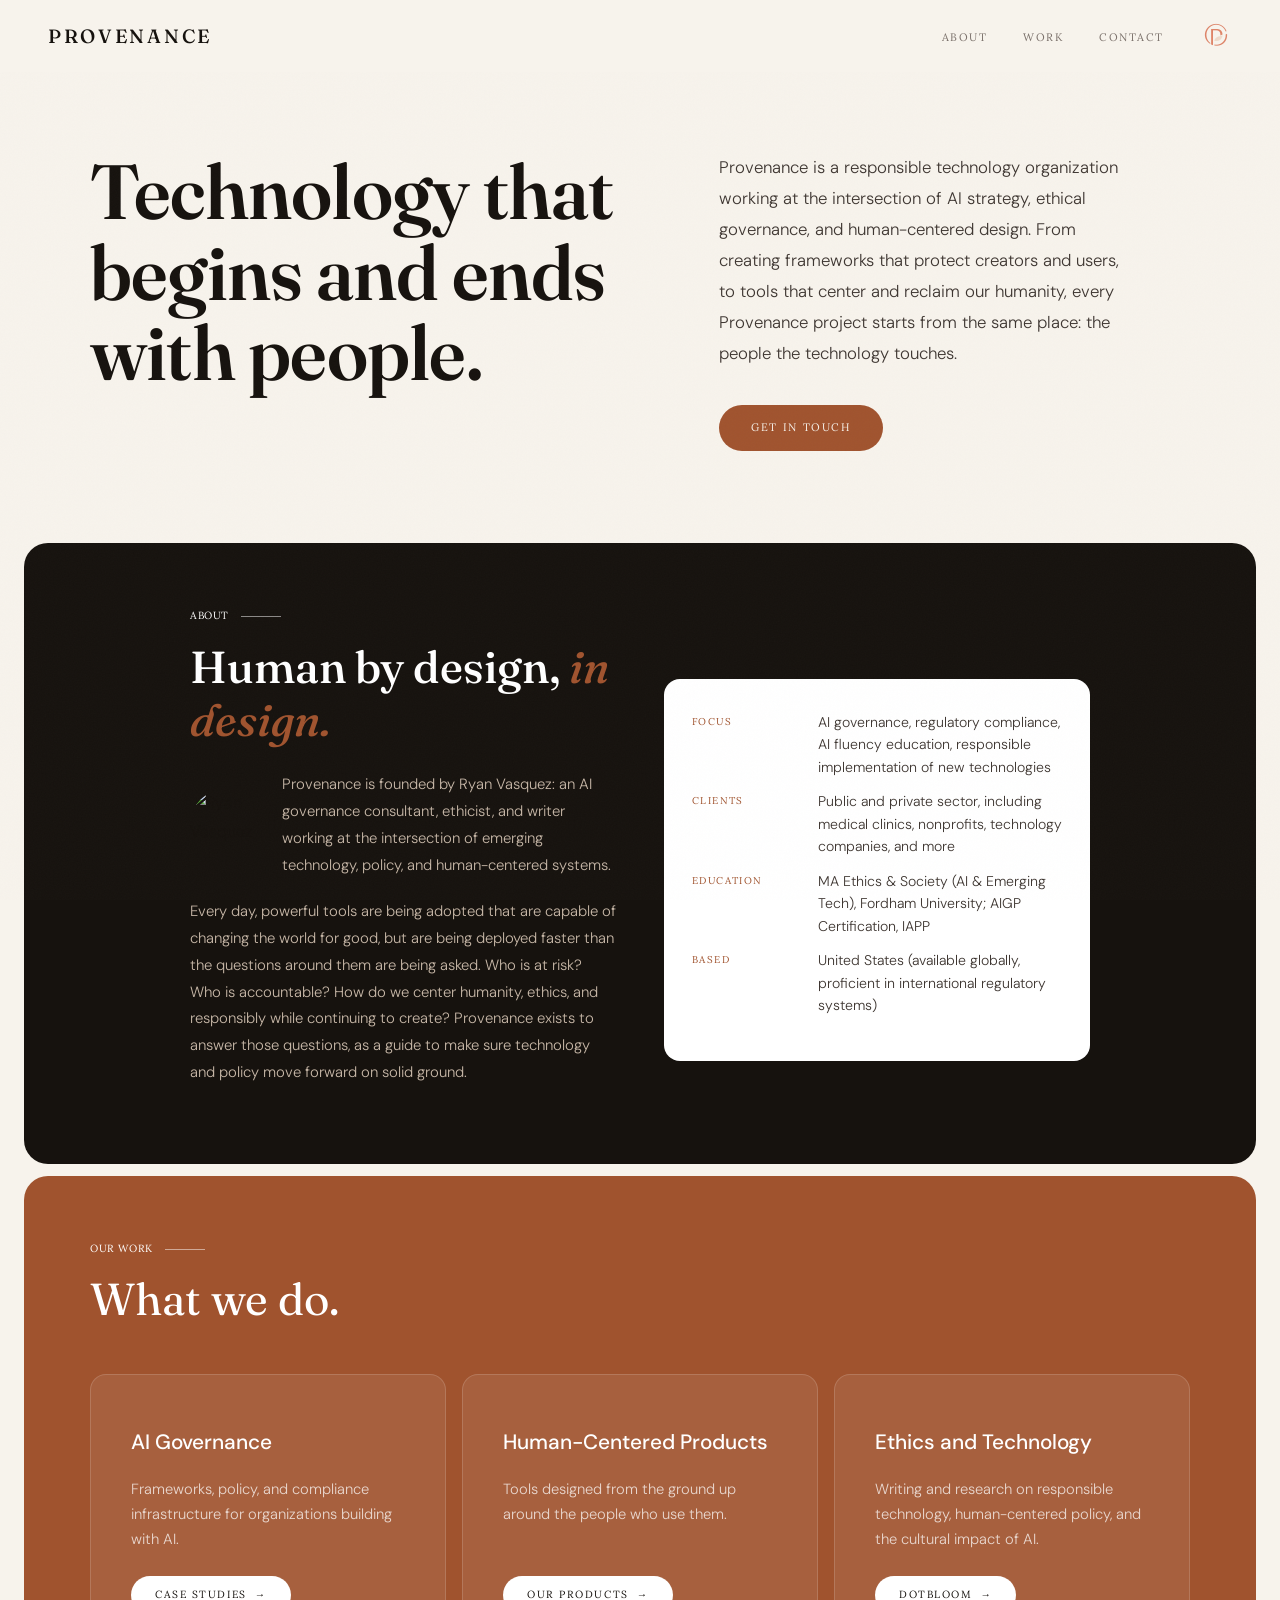
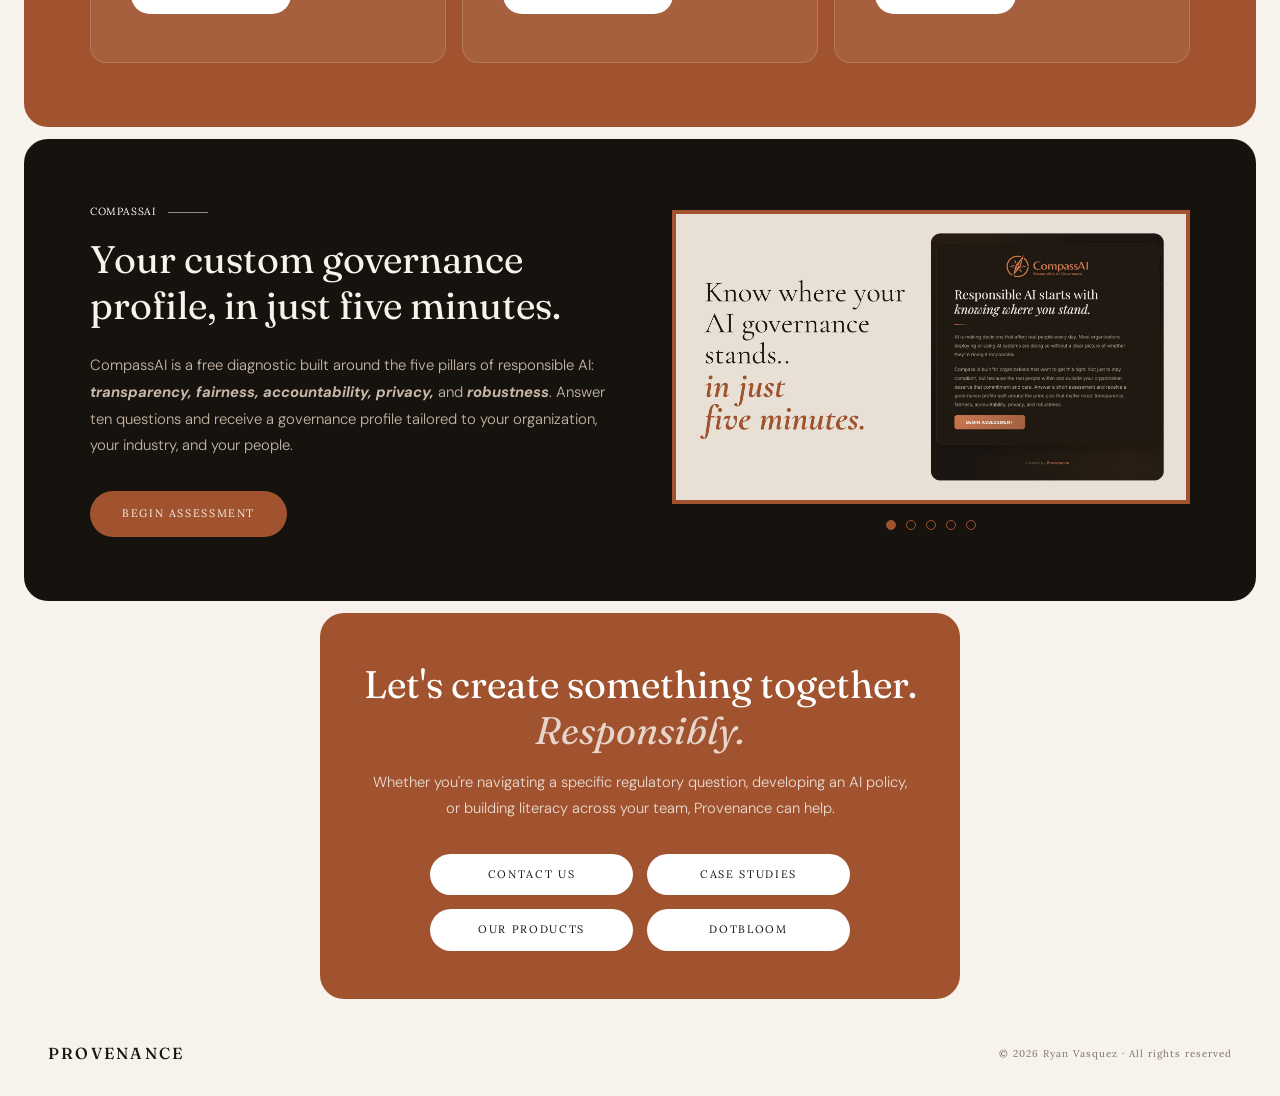
==== index.html @ 9f66d49f "update copy" ====
<!DOCTYPE html>
<html lang="en">
<head>
  <meta charset="UTF-8" />
  <meta name="viewport" content="width=device-width, initial-scale=1.0" />
  <title>Provenance - AI Governance & Ethics</title>
  <meta property="og:title" content="Provenance — AI Governance & Ethics Consulting" />
  <meta property="og:description" content="AI governance frameworks, privacy policy, and responsible AI education for organizations navigating an evolving technological and regulatory landscape." />
  <meta property="og:image" content="https://withprovenance.org/og-image.png" />
  <meta property="og:url" content="https://withprovenance.org" />
  <meta property="og:type" content="website" />
  <link rel="icon" type="image/png" href="/favicon.png" />
  <link rel="stylesheet" href="/styles.css" />
  <style>
    /* ── Layout ── */
    section {
      padding: 80px 48px;
      margin-bottom: 12px;
      background: transparent;
    }
    .container      { max-width: 900px;  margin: 0 auto; }
    .container-wide { max-width: 1100px; margin: 0 auto; }

    /* ── Card ── */
    .section-card {
      background: var(--ink);
      border-radius: 24px;
      margin: 0 24px;
      padding: 64px 56px;
    }

    .section-card--orange {
      background: #a0532e;
    }

    /* ── Hero ── */
    #hero {
      min-height: auto;
      display: flex;
      align-items: center;
      padding: 80px 48px;
      position: relative;
    }

    .hero-grid {
      display: grid;
      grid-template-columns: 1.2fr 1fr;
      gap: 64px;
      align-items: flex-start;
    }

    .hero-headline {
      font-family: 'Fraunces', serif;
      font-weight: 600;
      font-size: clamp(3.2rem, 6vw, 5.5rem);
      line-height: 1.05;
      letter-spacing: -0.01em;
      color: var(--ink);
    }

    .hero-body {
      font-family: 'DM Sans', sans-serif;
      font-weight: 300;
      font-size: 1.05rem;
      color: var(--ink-mid);
      max-width: 420px;
      margin-bottom: 36px;
      line-height: 1.85;
    }

    .hero-cta-group {
      display: flex;
      gap: 16px;
      flex-wrap: wrap;
    }

    /* ── About (dark card) ── */
    #about {
      padding: 0;
    }

    .about-card .section-label {
      color: #ffffff;
    }
    .about-card .section-label::after {
      background: rgba(255,255,255,0.5);
    }

    .about-grid {
      display: grid;
      grid-template-columns: 1fr 1fr;
      gap: 48px;
      align-items: center;
    }

    .about-intro {
      display: flex;
      gap: 20px;
      align-items: center;
    }

    .about-headshot {
      width: 72px;
      height: 72px;
      border-radius: 50%;
      overflow: hidden;
      flex-shrink: 0;
    }

    .about-headshot img {
      width: 100%;
      height: 100%;
      display: block;
      object-fit: cover;
      object-position: center top;
    }

    .about-headline {
      font-family: 'Fraunces', serif;
      font-weight: 500;
      font-size: clamp(2rem, 3.5vw, 2.8rem);
      line-height: 1.2;
      margin-bottom: 24px;
      color: #ffffff;
    }

    .about-headline em {
      font-style: italic;
      color: var(--accent-warm);
    }

    .about-body {
      font-family: 'DM Sans', sans-serif;
      font-weight: 300;
      font-size: 0.93rem;
      color: #c8b8a8;
      line-height: 1.8;
      margin-bottom: 14px;
    }

    .about-details {
      margin-top: 0;
      padding: 32px 28px;
      background: #ffffff;
      border: none;
      border-radius: 16px;
    }

    .detail-item {
      display: flex;
      gap: 16px;
      margin-bottom: 12px;
    }

    .detail-label {
      font-family: 'Lora', serif;
      font-size: 0.62rem;
      letter-spacing: 0.14em;
      text-transform: uppercase;
      color: var(--accent-warm);
      min-width: 110px;
      padding-top: 2px;
    }

    .detail-value {
      font-family: 'DM Sans', sans-serif;
      font-weight: 300;
      font-size: 0.88rem;
      color: var(--ink-mid);
      line-height: 1.6;
    }

    /* ── Work (orange card) ── */
    #work {
      padding: 0;
    }

    .work-card-wrapper .section-label {
      color: #ffffff;
    }
    .work-card-wrapper .section-label::after {
      background: rgba(255,255,255,0.5);
    }

    .work-headline {
      font-family: 'Fraunces', serif;
      font-weight: 400;
      font-size: clamp(2rem, 3.5vw, 2.8rem);
      line-height: 1.2;
      margin-bottom: 48px;
      color: #ffffff;
    }

    .work-grid {
      display: grid;
      grid-template-columns: repeat(3, 1fr);
      gap: 16px;
    }

    .work-card {
      background: rgba(255,255,255,0.08);
      border: 1px solid rgba(255,255,255,0.15);
      border-radius: 16px;
      padding: 48px 40px;
      display: flex;
      flex-direction: column;
    }

    .work-card-title {
      font-family: 'DM Sans', sans-serif;
      font-weight: 500;
      font-size: 1.3rem;
      color: #ffffff;
      margin-bottom: 16px;
    }

    .work-card-body {
      font-family: 'DM Sans', sans-serif;
      font-weight: 300;
      font-size: 0.92rem;
      color: rgba(255,255,255,0.75);
      line-height: 1.7;
      margin-bottom: 24px;
    }

    .work-card-link {
      margin-top: auto;
      align-self: flex-start;
      display: inline-flex;
      align-items: center;
      gap: 8px;
      font-family: 'Lora', serif;
      font-size: 0.65rem;
      letter-spacing: 0.15em;
      text-transform: uppercase;
      color: var(--ink);
      background: #ffffff;
      border: none;
      padding: 10px 24px;
      border-radius: 999px;
      text-decoration: none;
      transition: gap 0.2s, transform 0.2s, background 0.2s;
    }
    .work-card-link:hover { gap: 14px; transform: translateY(-2px); background: var(--cream); color: var(--ink); }
    .work-card-link::after { content: '\2192'; }

    /* ── CompassAI (dark card) ── */
    #compassai {
      padding: 0;
    }

    .compassai-card .section-label {
      color: #ffffff;
    }
    .compassai-card .section-label::after {
      background: rgba(255,255,255,0.5);
    }

    .compassai-grid {
      display: grid;
      grid-template-columns: 1fr 1fr;
      gap: 64px;
      align-items: center;
    }

    .compassai-headline {
      font-family: 'Fraunces', serif;
      font-weight: 400;
      font-size: clamp(1.8rem, 3vw, 2.6rem);
      line-height: 1.2;
      color: var(--cream);
      margin-bottom: 24px;
    }

    .compassai-body {
      font-family: 'DM Sans', sans-serif;
      font-weight: 300;
      font-size: 0.93rem;
      color: #c8b8a8;
      line-height: 1.8;
      margin-bottom: 32px;
    }

    .compassai-slider {
      position: relative;
      overflow: hidden;
      border: 4px solid var(--accent-warm);
      margin-bottom: 16px;
      width: 100%;
    }

    .compassai-slider-track {
      display: flex;
      transition: transform 0.5s ease;
      width: 500%;
    }

    .compassai-slide {
      width: 20%;
      flex: 0 0 20%;
    }

    .compassai-slide img {
      width: 100%;
      height: 100%;
      display: block;
      object-fit: cover;
    }

    .compassai-dots {
      display: flex;
      justify-content: center;
      gap: 10px;
      margin-bottom: 0;
    }

    .compassai-dot {
      width: 10px;
      height: 10px;
      border-radius: 50%;
      border: 1px solid var(--accent-warm);
      background: transparent;
      cursor: pointer;
      transition: background 0.2s;
      padding: 0;
    }

    .compassai-dot.active {
      background: var(--accent-warm);
    }

    .compassai-cta {
      display: inline-block;
      padding: 13px 32px;
      background: #a0532e;
      color: var(--cream);
      font-family: 'Lora', serif;
      font-size: 0.68rem;
      letter-spacing: 0.15em;
      text-transform: uppercase;
      text-decoration: none;
      border-radius: 999px;
    }

    /* ── Contact (burnt orange card) ── */
    #contact {
      padding: 0;
    }

    .contact-card {
      max-width: 640px;
      margin: 0 auto;
      padding: 48px 40px;
      border-radius: 24px;
      background: #a0532e;
      text-align: center;
    }

    .contact-card .section-label {
      color: rgba(255,255,255,0.6);
      justify-content: center;
    }
    .contact-card .section-label::after {
      display: none;
    }

    .contact-headline {
      font-family: 'Fraunces', serif;
      font-weight: 400;
      font-size: clamp(1.8rem, 3vw, 2.6rem);
      line-height: 1.2;
      margin-bottom: 16px;
      color: #ffffff;
    }

    .contact-headline-accent {
      font-family: 'Fraunces', serif;
      font-style: italic;
      color: rgba(255,255,255,0.75);
    }

    .contact-body {
      font-family: 'DM Sans', sans-serif;
      font-weight: 300;
      font-size: 0.92rem;
      color: rgba(255,255,255,0.8);
      line-height: 1.8;
      margin-bottom: 32px;
      max-width: 540px;
      margin-left: auto;
      margin-right: auto;
    }

    .contact-links {
      display: grid;
      grid-template-columns: 1fr 1fr;
      gap: 14px;
      max-width: 420px;
      margin: 0 auto;
    }

    .contact-pill {
      display: inline-flex;
      align-items: center;
      justify-content: center;
      background: #ffffff;
      color: var(--ink);
      border-radius: 999px;
      padding: 11px 22px;
      font-family: 'Lora', serif;
      font-size: 0.68rem;
      letter-spacing: 0.15em;
      text-transform: uppercase;
      text-decoration: none;
      transition: background 0.2s, transform 0.2s, box-shadow 0.2s;
    }
    .contact-pill:hover {
      background: var(--cream);
      transform: translateY(-2px);
      box-shadow: 0 4px 12px rgba(0,0,0,0.15);
    }

    /* ── Reveal animations ── */
    .reveal {
      opacity: 0;
      transform: translateY(28px);
      transition: opacity 0.8s cubic-bezier(0.16, 1, 0.3, 1),
                  transform 0.8s cubic-bezier(0.16, 1, 0.3, 1);
    }
    .reveal.visible {
      opacity: 1;
      transform: none;
    }

    /* Staggered children */
    .reveal-stagger > * {
      opacity: 0;
      transform: translateY(20px);
      transition: opacity 0.6s cubic-bezier(0.16, 1, 0.3, 1),
                  transform 0.6s cubic-bezier(0.16, 1, 0.3, 1);
    }
    .reveal-stagger.visible > * { opacity: 1; transform: none; }
    .reveal-stagger.visible > *:nth-child(1) { transition-delay: 0s; }
    .reveal-stagger.visible > *:nth-child(2) { transition-delay: 0.08s; }
    .reveal-stagger.visible > *:nth-child(3) { transition-delay: 0.16s; }
    .reveal-stagger.visible > *:nth-child(4) { transition-delay: 0.24s; }
    .reveal-stagger.visible > *:nth-child(5) { transition-delay: 0.32s; }

    /* Hero entrance */
    @keyframes heroFadeIn {
      from { opacity: 0; transform: translateY(24px); }
      to   { opacity: 1; transform: none; }
    }
    .hero-entrance > * {
      opacity: 0;
      animation: heroFadeIn 0.9s cubic-bezier(0.16, 1, 0.3, 1) forwards;
    }
    .hero-entrance > *:nth-child(1) { animation-delay: 0.1s; }
    .hero-entrance > *:nth-child(2) { animation-delay: 0.25s; }

    /* Button hover lift */
    .compassai-cta {
      transition: background 0.25s, transform 0.25s, box-shadow 0.25s;
    }
    .compassai-cta:hover {
      background: var(--accent-warm);
      transform: translateY(-2px);
      box-shadow: 0 4px 12px rgba(107,58,42,0.25);
    }


    /* Work card hover (desktop) */
    @media (min-width: 769px) {
      .work-card {
        transition: transform 0.3s cubic-bezier(0.16, 1, 0.3, 1),
                    background 0.3s, border-color 0.3s;
      }
      .work-card:hover {
        transform: translateY(-4px);
        background: rgba(255,255,255,0.13);
        border-color: rgba(255,255,255,0.25);
      }
    }

    /* Section label line draw */
    .section-label::after {
      transform-origin: left;
      transform: scaleX(0);
      transition: transform 0.6s cubic-bezier(0.16, 1, 0.3, 1) 0.3s;
    }
    .reveal.visible .section-label::after,
    .hero-entrance .section-label::after {
      transform: scaleX(1);
    }

    /* Prefers reduced motion */
    @media (prefers-reduced-motion: reduce) {
      .reveal, .reveal-stagger > *, .hero-entrance > * {
        opacity: 1; transform: none;
        animation: none; transition: none;
      }
      .section-label::after { transform: scaleX(1); transition: none; }
    }

    /* ── Responsive ── */
    @media (max-width: 768px) {
      section { padding: 40px 24px; }
      #hero { padding: 40px 24px; }
      .hero-grid { grid-template-columns: 1fr; gap: 32px; }
      .section-card { margin: 0 12px; padding: 48px 24px; }
      .about-grid { grid-template-columns: 1fr; gap: 40px; }
      .work-grid { grid-template-columns: 1fr; gap: 16px; }
      .work-card { padding: 32px 24px; }
      .compassai-grid { grid-template-columns: 1fr; gap: 40px; }
      .compassai-grid > * { min-width: 0; }
    }
  </style>
</head>
<body>

  <nav>
    <a href="#hero" class="nav-wordmark">Provenance</a>
    <div class="nav-right-group">
      <ul class="nav-links">
        <li><a href="#about">About</a></li>
        <li><a href="#work">Work</a></li>
        <li><a href="#contact">Contact</a></li>
      </ul>
      <img src="/favicon.png" alt="Provenance" class="nav-logo">
    </div>
  </nav>

  <!-- Hero -->
  <section id="hero">
    <div class="container-wide hero-entrance">
      <div class="hero-grid">
        <div>
          <h1 class="hero-headline">Technology that begins and ends with people.</h1>
        </div>
        <div>
          <p class="hero-body">Provenance is a responsible technology organization working at the intersection of AI strategy, ethical governance, and human-centered design. From creating frameworks that protect creators and users, to tools that center and reclaim our humanity, every Provenance project starts from the same place: the people the technology touches.</p>
          <div class="hero-cta-group">
            <a href="#contact" class="btn-primary">Get in Touch</a>
          </div>
        </div>
      </div>
    </div>
  </section>

  <!-- About -->
  <section id="about">
    <div class="section-card about-card">
      <div class="container">
        <div class="reveal">
          <p class="section-label">About</p>
        </div>
        <div class="about-grid reveal">
          <div>
            <h2 class="about-headline">Human by design, <em>in design.</em></h2>
            <div class="about-intro">
              <div class="about-headshot">
                <img src="/headshot.jpg" alt="Ryan Vasquez" />
              </div>
              <p class="about-body" style="margin-bottom: 0;">Provenance is founded by Ryan Vasquez: an AI governance consultant, ethicist, and writer working at the intersection of emerging technology, policy, and human-centered systems.</p>
            </div>
            <p class="about-body" style="margin-top: 20px;">Every day, powerful tools are being adopted that are capable of changing the world for good, but are being deployed faster than the questions around them are being asked. Who is at risk? Who is accountable? How do we center humanity, ethics, and responsibly while continuing to create? Provenance exists to answer those questions, as a guide to make sure technology and policy move forward on solid ground.</p>
          </div>
          <div class="about-details reveal-stagger">
            <div class="detail-item">
              <span class="detail-label">Focus</span>
              <span class="detail-value">AI governance, regulatory compliance, AI fluency education, responsible implementation of new technologies</span>
            </div>
            <div class="detail-item">
              <span class="detail-label">Clients</span>
              <span class="detail-value">Public and private sector, including medical clinics, nonprofits, technology companies, and more</span>
            </div>
            <div class="detail-item">
              <span class="detail-label">Education</span>
              <span class="detail-value">MA Ethics &amp; Society (AI &amp; Emerging Tech), Fordham University; AIGP Certification, IAPP</span>
            </div>
            <div class="detail-item">
              <span class="detail-label">Based</span>
              <span class="detail-value">United States (available globally, proficient in international regulatory systems)</span>
            </div>
          </div>
        </div>
      </div>
    </div>
  </section>

  <!-- Work -->
  <section id="work">
    <div class="section-card section-card--orange work-card-wrapper">
      <div class="container-wide">
        <div class="reveal">
          <p class="section-label">Our Work</p>
          <h2 class="work-headline">What we do.</h2>
        </div>
        <div class="work-grid reveal">
          <div class="work-card">
            <h3 class="work-card-title">AI Governance</h3>
            <p class="work-card-body">Frameworks, policy, and compliance infrastructure for organizations building with AI.</p>
            <a href="/portfolio" class="work-card-link">Case studies</a>
          </div>
          <div class="work-card">
            <h3 class="work-card-title">Human-Centered Products</h3>
            <p class="work-card-body">Tools designed from the ground up around the people who use them.</p>
            <a href="/products" class="work-card-link">Our products</a>
          </div>
          <div class="work-card">
            <h3 class="work-card-title">Ethics and Technology</h3>
            <p class="work-card-body">Writing and research on responsible technology, human-centered policy, and the cultural impact of AI.</p>
            <a href="https://ryanvasquez.substack.com" target="_blank" class="work-card-link">dotBloom</a>
          </div>
        </div>
      </div>
    </div>
  </section>

  <!-- CompassAI -->
  <section id="compassai">
    <div class="section-card compassai-card">
      <div class="container-wide">
        <div class="compassai-grid reveal">
          <div>
            <p class="section-label">CompassAI</p>
            <h2 class="compassai-headline">Your custom governance profile, in just five minutes.</h2>
            <p class="compassai-body">CompassAI is a free diagnostic built around the five pillars of responsible AI: <strong><em>transparency, fairness, accountability, privacy,</em></strong> and <strong><em>robustness</em></strong>. Answer ten questions and receive a governance profile tailored to your organization, your industry, and your people.</p>
            <a href="https://compassai.withprovenance.org" class="compassai-cta">Begin Assessment</a>
          </div>
          <div>
            <div class="compassai-slider" id="compassaiSlider">
              <div class="compassai-slider-track" id="compassaiTrack">
                <div class="compassai-slide"><img src="images/compassai/slide-1.png" alt="Know where your AI governance stands in just five minutes" /></div>
                <div class="compassai-slide"><img src="images/compassai/slide-2.png" alt="Ten questions, five minutes, a custom governance profile" /></div>
                <div class="compassai-slide"><img src="images/compassai/slide-3.png" alt="Your context, your industry, your people" /></div>
                <div class="compassai-slide"><img src="images/compassai/slide-4.png" alt="Your profile, through our eyes" /></div>
                <div class="compassai-slide"><img src="images/compassai/slide-5.png" alt="Build responsibly with Provenance" /></div>
              </div>
            </div>
            <div class="compassai-dots" id="compassaiDots">
              <button class="compassai-dot active" data-slide="0" aria-label="Slide 1"></button>
              <button class="compassai-dot" data-slide="1" aria-label="Slide 2"></button>
              <button class="compassai-dot" data-slide="2" aria-label="Slide 3"></button>
              <button class="compassai-dot" data-slide="3" aria-label="Slide 4"></button>
              <button class="compassai-dot" data-slide="4" aria-label="Slide 5"></button>
            </div>
          </div>
        </div>
      </div>
    </div>
  </section>

  <!-- Contact -->
  <section id="contact">
    <div class="contact-card">
      <div class="reveal">
        <h2 class="contact-headline">Let's create something together.<br><span class="contact-headline-accent">Responsibly.</span></h2>
        <p class="contact-body">Whether you're navigating a specific regulatory question, developing an AI policy, or building literacy across your team, Provenance can help.</p>
        <div class="contact-links">
          <a href="mailto:ryan@withprovenance.org" class="contact-pill">Contact Us</a>
          <a href="/case-studies" class="contact-pill">Case Studies</a>
          <a href="/products" class="contact-pill">Our Products</a>
          <a href="https://ryanvasquez.substack.com/" target="_blank" class="contact-pill">dotBloom</a>
        </div>
      </div>
    </div>
  </section>

  <footer>
    <span class="footer-wordmark">Provenance</span>
    <span class="footer-copy">&copy; 2026 Ryan Vasquez · All rights reserved</span>
  </footer>

  <script data-cfasync="false" src="/cdn-cgi/scripts/5c5dd728/cloudflare-static/email-decode.min.js"></script>
  <script>
    // Scroll-triggered reveal animations
    const revealObserver = new IntersectionObserver((entries) => {
      entries.forEach(entry => {
        if (entry.isIntersecting) {
          entry.target.classList.add('visible');
          revealObserver.unobserve(entry.target);
        }
      });
    }, { threshold: 0.15 });

    document.querySelectorAll('.reveal, .reveal-stagger').forEach(el => {
      revealObserver.observe(el);
    });

    // CompassAI slider autoplay
    (() => {
      const track = document.getElementById('compassaiTrack');
      const dots = document.querySelectorAll('.compassai-dot');
      const slideCount = 5;
      let current = 0;
      let autoplayTimer;

      function goTo(index) {
        current = (index + slideCount) % slideCount;
        track.style.transform = 'translateX(-' + (current * 20) + '%)';
        dots.forEach((d, i) => d.classList.toggle('active', i === current));
      }

      dots.forEach(dot => {
        dot.addEventListener('click', () => { goTo(parseInt(dot.dataset.slide)); resetAutoplay(); });
      });

      function resetAutoplay() {
        clearInterval(autoplayTimer);
        autoplayTimer = setInterval(() => goTo(current + 1), 5000);
      }

      // Swipe support for CompassAI slider
      let startX = 0;
      const slider = document.getElementById('compassaiSlider');
      slider.addEventListener('touchstart', e => { startX = e.touches[0].clientX; }, { passive: true });
      slider.addEventListener('touchend', e => {
        const diff = startX - e.changedTouches[0].clientX;
        if (Math.abs(diff) > 50) { goTo(current + (diff > 0 ? 1 : -1)); resetAutoplay(); }
      });

      // Mouse drag support for desktop
      let mouseDown = false, mouseStartX = 0;
      slider.addEventListener('mousedown', e => { mouseDown = true; mouseStartX = e.clientX; e.preventDefault(); });
      slider.addEventListener('mousemove', e => { if (mouseDown) e.preventDefault(); });
      document.addEventListener('mouseup', e => {
        if (mouseDown) {
          const diff = mouseStartX - e.clientX;
          if (Math.abs(diff) > 50) { goTo(current + (diff > 0 ? 1 : -1)); resetAutoplay(); }
          mouseDown = false;
        }
      });

      resetAutoplay();
    })();

  </script>

</body>
</html>
---- styles.css ----
/* ── Shared Styles · Provenance ── */

@import url('https://fonts.googleapis.com/css2?family=Fraunces:ital,opsz,wght@0,9..144,300;0,9..144,400;0,9..144,500;0,9..144,600;1,9..144,300;1,9..144,400&family=Lora:wght@400;500&family=DM+Mono:wght@300;400&family=DM+Sans:wght@300;400;500&display=swap');

*, *::before, *::after { box-sizing: border-box; margin: 0; padding: 0; }

:root {
  --ink:          #16120e;
  --ink-mid:      #3d3530;
  --ink-light:    #7a706a;
  --cream:        #f7f3ec;
  --parchment:    #ede6d8;
  --rule:         #cec5b8;
  --accent:       #6b3a2a;
  --accent-warm:  #a0532e;
  --nav-h:        72px;
}

html { scroll-behavior: smooth; }

body {
  background: var(--cream);
  color: var(--ink);
  font-family: 'DM Sans', sans-serif;
  font-weight: 300;
  line-height: 1.8;
  overflow-x: hidden;
  padding-top: var(--nav-h);
}

body::after {
  content: '';
  position: fixed;
  inset: 0;
  background-image: url("data:image/svg+xml,%3Csvg xmlns='http://www.w3.org/2000/svg' width='300' height='300'%3E%3Cfilter id='n'%3E%3CfeTurbulence type='fractalNoise' baseFrequency='0.75' numOctaves='4' stitchTiles='stitch'/%3E%3C/filter%3E%3Crect width='300' height='300' filter='url(%23n)' opacity='0.025'/%3E%3C/svg%3E");
  pointer-events: none;
  z-index: 50;
}

/* ── Nav ── */
nav {
  position: fixed;
  top: 0; left: 0; right: 0;
  height: var(--nav-h);
  display: flex;
  align-items: center;
  justify-content: space-between;
  padding: 0 48px;
  background: var(--cream);
  opacity: 1;
  z-index: 200;
}

.nav-wordmark {
  font-family: 'Fraunces', serif;
  font-weight: 500;
  font-size: 1.2rem;
  letter-spacing: 0.14em;
  text-transform: uppercase;
  color: var(--ink);
  text-decoration: none;
}

.nav-right-group {
  display: flex;
  align-items: center;
  gap: 36px;
}

.nav-links {
  display: flex;
  gap: 36px;
  list-style: none;
}

.nav-links a {
  font-family: 'Lora', serif;
  font-size: 0.68rem;
  letter-spacing: 0.14em;
  text-transform: uppercase;
  color: var(--ink-light);
  text-decoration: none;
  transition: color 0.2s;
}

.nav-links a:hover, .nav-links a.active { color: var(--accent); }

.nav-logo {
  width: 32px;
  height: 32px;
  object-fit: contain;
  opacity: 0.85;
}

/* ── Buttons ── */
.btn-primary {
  display: inline-block;
  padding: 13px 32px;
  background: #a0532e;
  color: var(--cream);
  font-family: 'Lora', serif;
  font-size: 0.68rem;
  letter-spacing: 0.15em;
  text-transform: uppercase;
  text-decoration: none;
  border-radius: 999px;
}

.btn-secondary {
  display: inline-block;
  padding: 13px 32px;
  background: #a0532e;
  color: var(--cream);
  font-family: 'Lora', serif;
  font-size: 0.68rem;
  letter-spacing: 0.15em;
  text-transform: uppercase;
  text-decoration: none;
  border-radius: 999px;
}

.btn-primary, .btn-secondary {
  transition: background 0.25s, border-color 0.25s, color 0.25s,
              transform 0.25s, box-shadow 0.25s;
}
.btn-primary:hover {
  background: var(--accent-warm);
  transform: translateY(-2px);
  box-shadow: 0 4px 12px rgba(0,0,0,0.12);
}
.btn-secondary:hover {
  background: var(--accent-warm);
  transform: translateY(-2px);
  box-shadow: 0 4px 12px rgba(0,0,0,0.12);
}

/* ── Section label ── */
.section-label {
  font-family: 'Lora', serif;
  font-size: 0.65rem;
  letter-spacing: 0.06em;
  text-transform: uppercase;
  color: var(--accent-warm);
  margin-bottom: 14px;
  display: flex;
  align-items: center;
  gap: 12px;
}
.section-label::after {
  content: '';
  display: block;
  width: 40px;
  height: 1px;
  background: var(--accent-warm);
}

/* ── Footer ── */
footer {
  padding: 28px 48px;
  display: flex;
  justify-content: space-between;
  align-items: center;
  background: var(--cream);
}

.footer-wordmark {
  font-family: 'Fraunces', serif;
  font-weight: 500;
  font-size: 1rem;
  letter-spacing: 0.14em;
  text-transform: uppercase;
  color: var(--ink);
  text-decoration: none;
}

.footer-copy {
  font-family: 'Lora', serif;
  font-size: 0.62rem;
  letter-spacing: 0.1em;
  color: var(--ink-light);
}

/* ── Responsive (shared) ── */
@media (max-width: 768px) {
  nav { padding: 0 24px; }
  .nav-links { display: none; }
  footer { padding: 24px; flex-direction: column; gap: 10px; text-align: center; }
}

@media (min-width: 769px) {
  .nav-links { display: flex !important; }
}
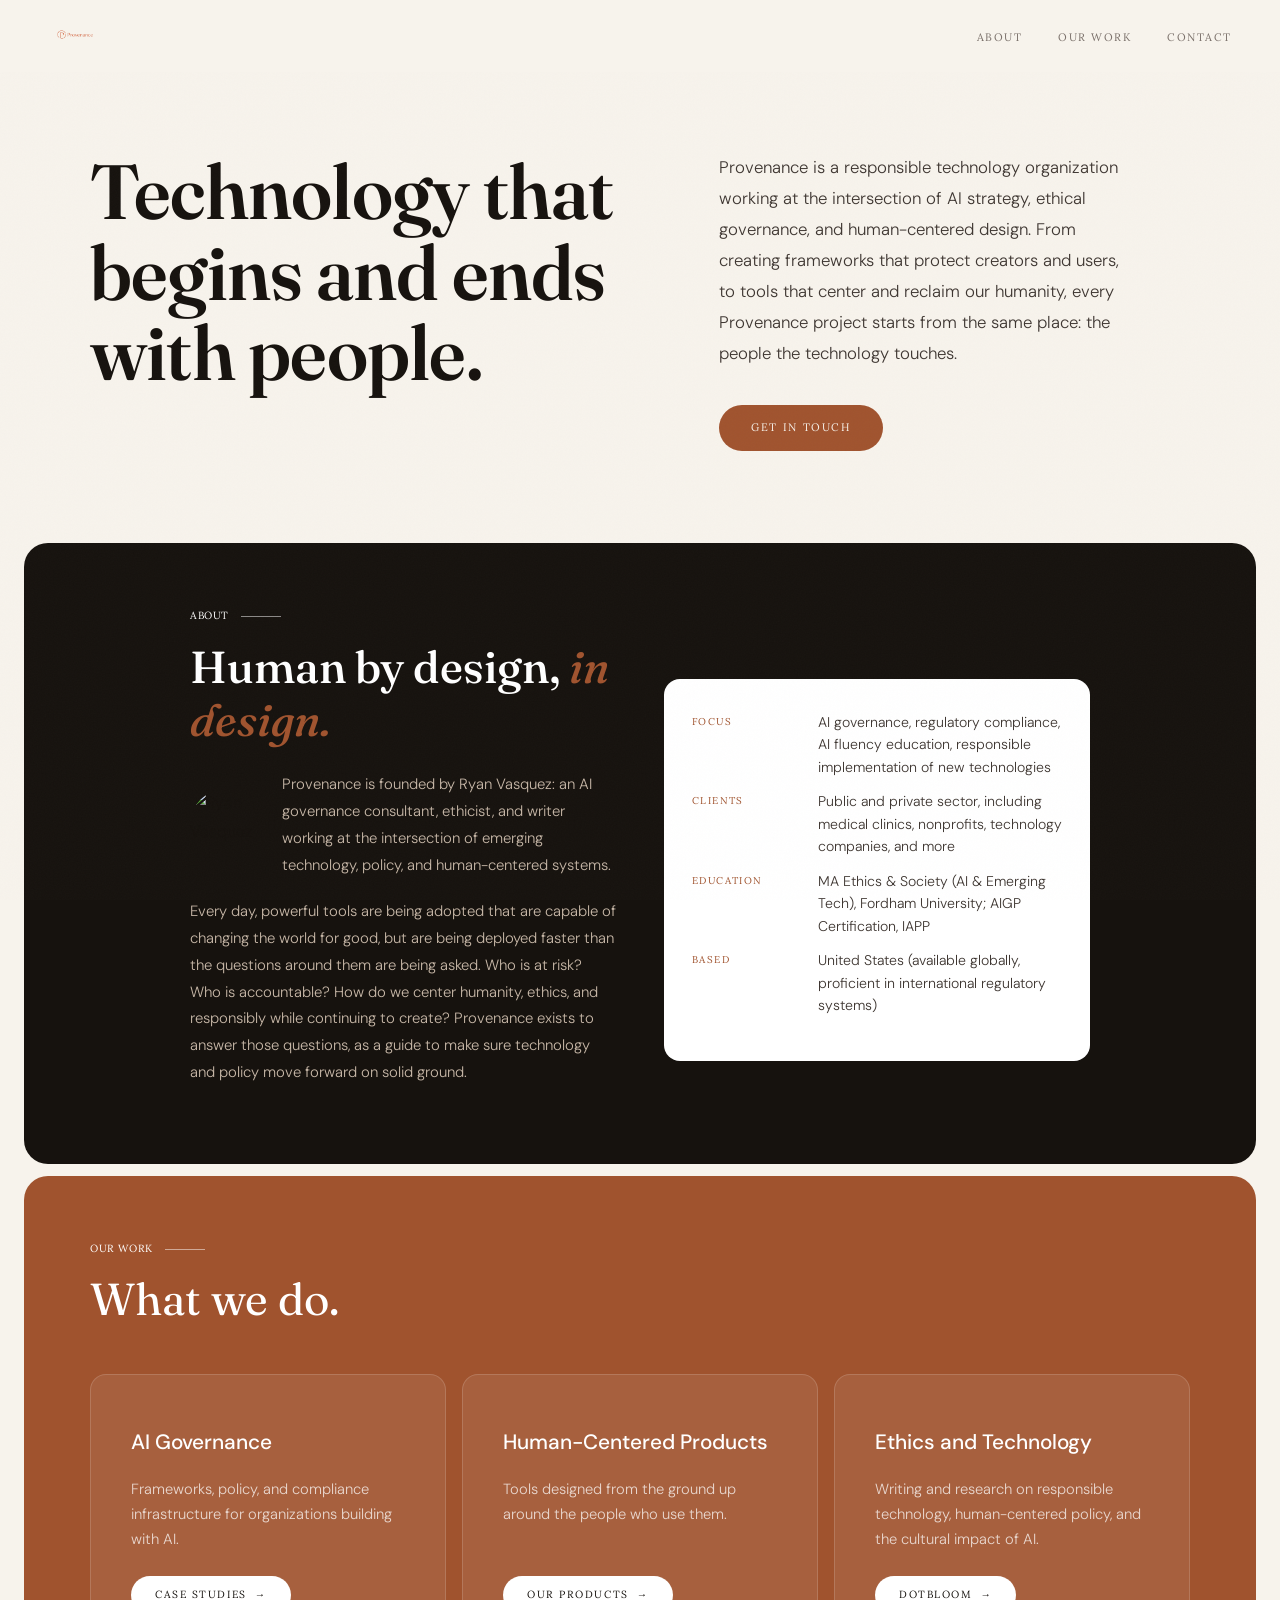
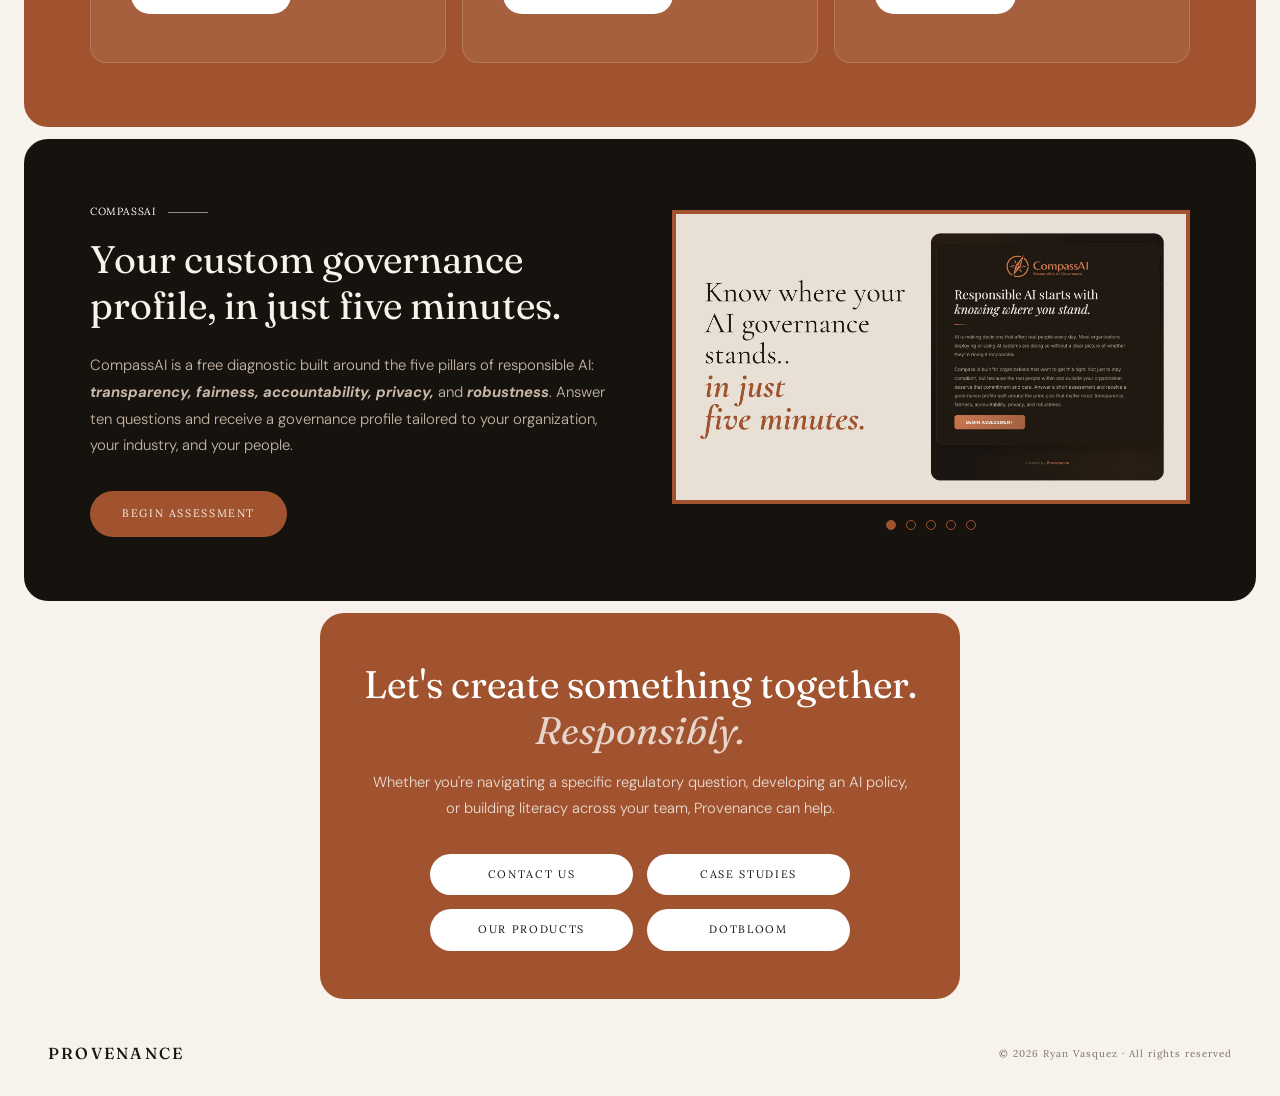
==== commit f624e14d: "Replace header text with logo image, remove favicon, rename Work to Our Work Co-Authored-By: Claude " ====
--- a/index.html
+++ b/index.html
@@ -519,15 +519,14 @@
 <body>
 
   <nav>
-    <a href="#hero" class="nav-wordmark">Provenance</a>
-    <div class="nav-right-group">
-      <ul class="nav-links">
-        <li><a href="#about">About</a></li>
-        <li><a href="#work">Work</a></li>
-        <li><a href="#contact">Contact</a></li>
-      </ul>
-      <img src="/favicon.png" alt="Provenance" class="nav-logo">
-    </div>
+    <a href="#hero" class="nav-wordmark">
+      <img src="/logo.png" alt="Provenance" class="nav-wordmark-img">
+    </a>
+    <ul class="nav-links">
+      <li><a href="#about">About</a></li>
+      <li><a href="#work">Our Work</a></li>
+      <li><a href="#contact">Contact</a></li>
+    </ul>
   </nav>
 
   <!-- Hero -->
@@ -600,7 +599,7 @@
           <div class="work-card">
             <h3 class="work-card-title">AI Governance</h3>
             <p class="work-card-body">Frameworks, policy, and compliance infrastructure for organizations building with AI.</p>
-            <a href="/portfolio" class="work-card-link">Case studies</a>
+            <a href="/case-studies" class="work-card-link">Case studies</a>
           </div>
           <div class="work-card">
             <h3 class="work-card-title">Human-Centered Products</h3>
--- a/styles.css
+++ b/styles.css
@@ -52,19 +52,15 @@
 }
 
 .nav-wordmark {
-  font-family: 'Fraunces', serif;
-  font-weight: 500;
-  font-size: 1.2rem;
-  letter-spacing: 0.14em;
-  text-transform: uppercase;
-  color: var(--ink);
   text-decoration: none;
+  display: flex;
+  align-items: center;
 }
 
-.nav-right-group {
-  display: flex;
-  align-items: center;
-  gap: 36px;
+.nav-wordmark-img {
+  height: 36px;
+  width: auto;
+  object-fit: contain;
 }
 
 .nav-links {
@@ -85,12 +81,6 @@
 
 .nav-links a:hover, .nav-links a.active { color: var(--accent); }
 
-.nav-logo {
-  width: 32px;
-  height: 32px;
-  object-fit: contain;
-  opacity: 0.85;
-}
 
 /* ── Buttons ── */
 .btn-primary {
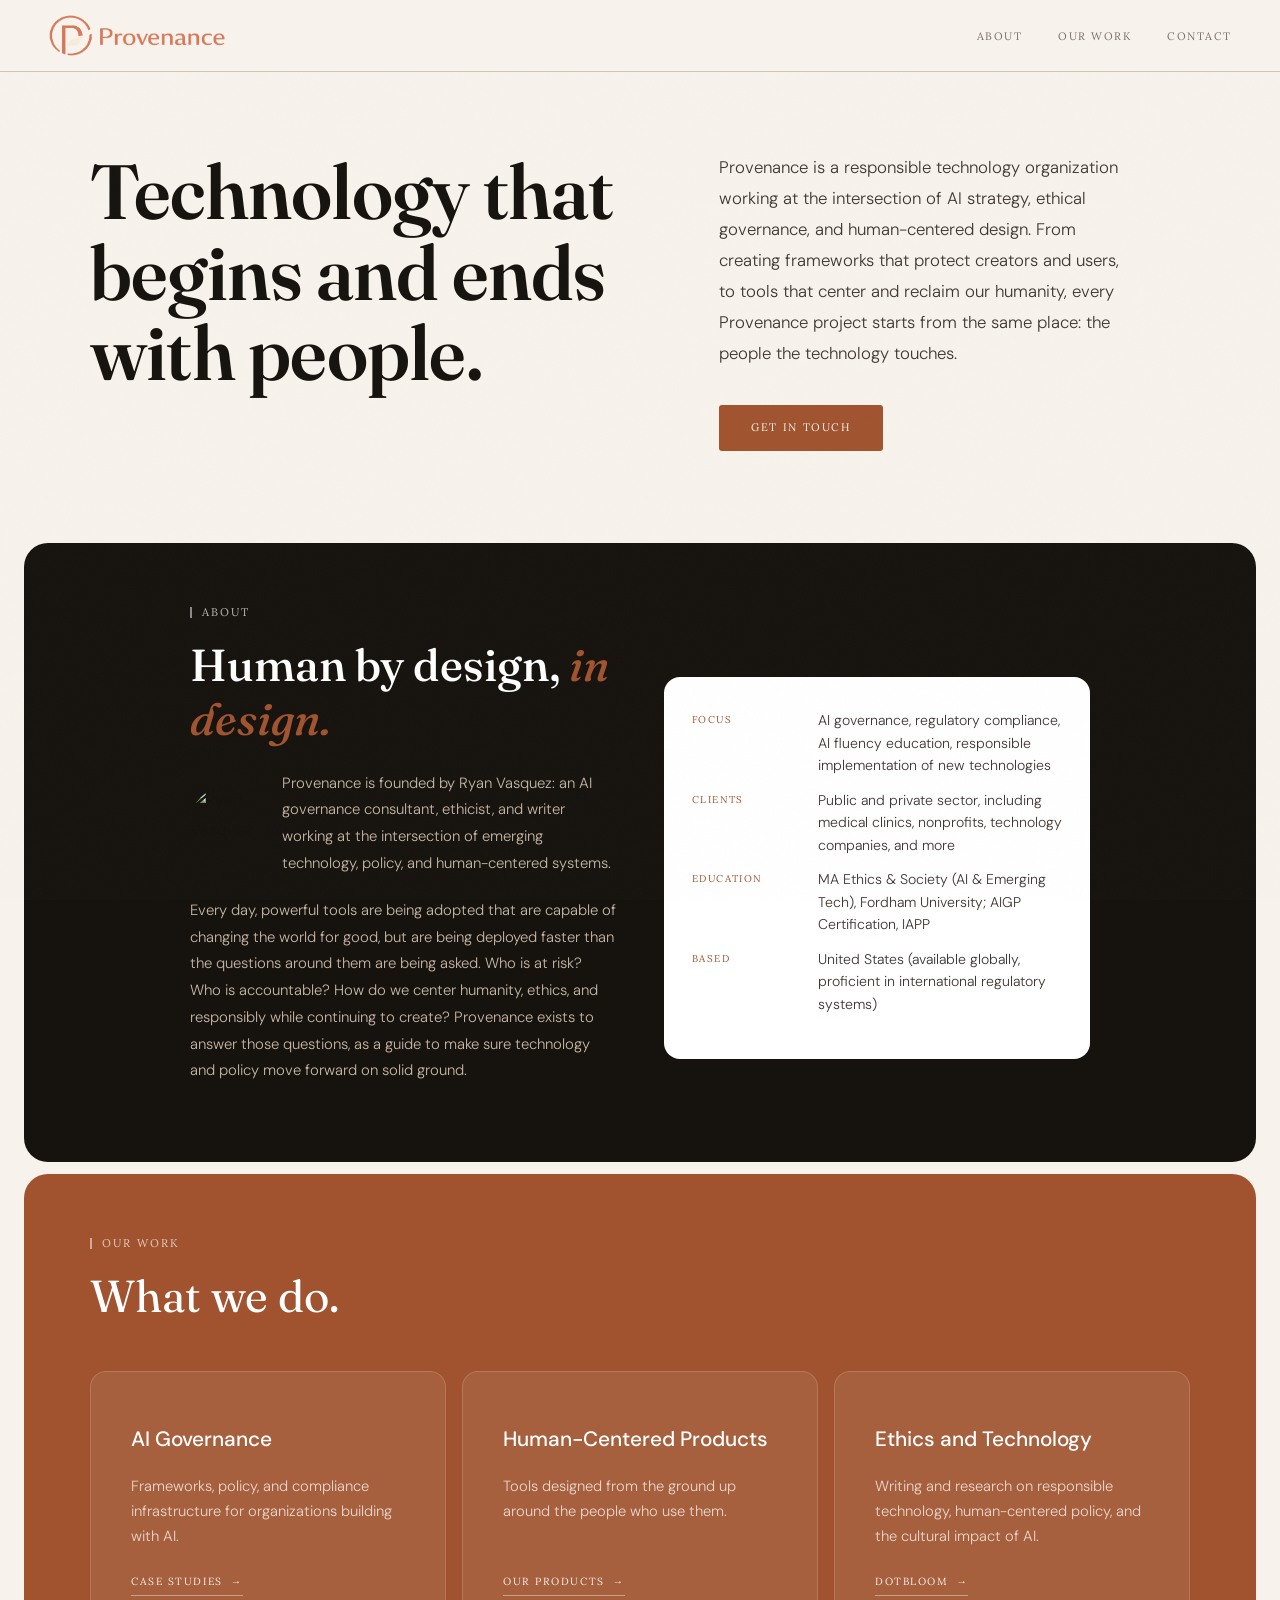
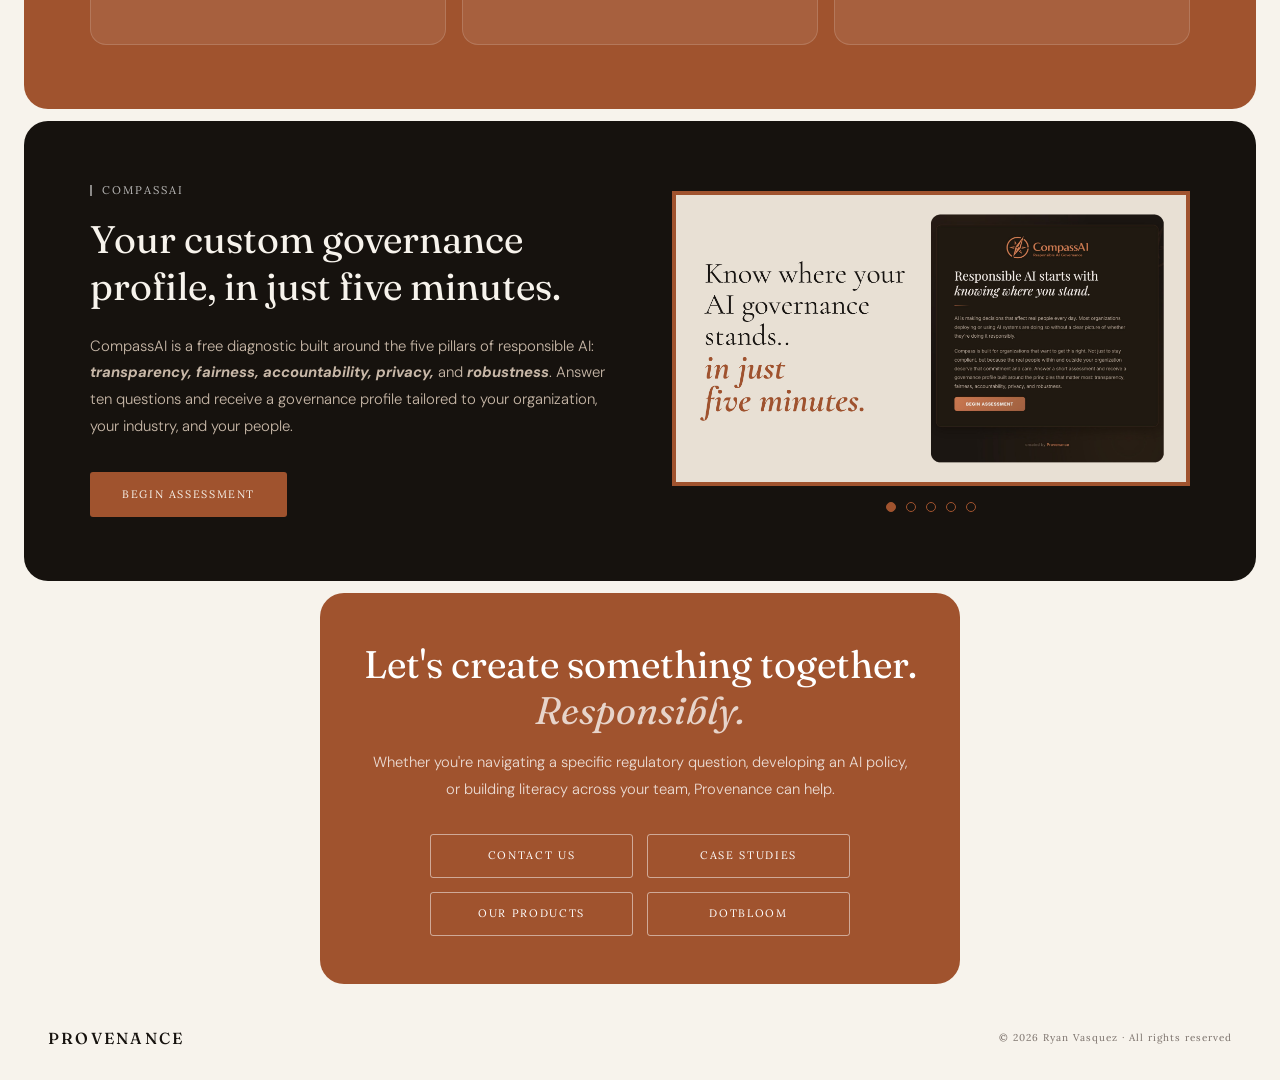
==== commit 6e881203: "Remove AI-generated design patterns; modernize UI Replace section label pill+line pattern with edito" ====
--- a/index.html
+++ b/index.html
@@ -80,10 +80,8 @@
     }
 
     .about-card .section-label {
-      color: #ffffff;
-    }
-    .about-card .section-label::after {
-      background: rgba(255,255,255,0.5);
+      color: rgba(255,255,255,0.7);
+      border-left-color: rgba(255,255,255,0.5);
     }
 
     .about-grid {
@@ -176,10 +174,8 @@
     }
 
     .work-card-wrapper .section-label {
-      color: #ffffff;
-    }
-    .work-card-wrapper .section-label::after {
-      background: rgba(255,255,255,0.5);
+      color: rgba(255,255,255,0.7);
+      border-left-color: rgba(255,255,255,0.5);
     }
 
     .work-headline {
@@ -233,15 +229,15 @@
       font-size: 0.65rem;
       letter-spacing: 0.15em;
       text-transform: uppercase;
-      color: var(--ink);
-      background: #ffffff;
+      color: rgba(255,255,255,0.9);
+      background: transparent;
       border: none;
-      padding: 10px 24px;
-      border-radius: 999px;
+      border-bottom: 1px solid rgba(255,255,255,0.4);
+      padding: 0 0 4px 0;
       text-decoration: none;
-      transition: gap 0.2s, transform 0.2s, background 0.2s;
-    }
-    .work-card-link:hover { gap: 14px; transform: translateY(-2px); background: var(--cream); color: var(--ink); }
+      transition: gap 0.2s, border-color 0.2s, color 0.2s;
+    }
+    .work-card-link:hover { gap: 14px; border-color: rgba(255,255,255,0.9); color: #ffffff; }
     .work-card-link::after { content: '\2192'; }
 
     /* ── CompassAI (dark card) ── */
@@ -250,10 +246,8 @@
     }
 
     .compassai-card .section-label {
-      color: #ffffff;
-    }
-    .compassai-card .section-label::after {
-      background: rgba(255,255,255,0.5);
+      color: rgba(255,255,255,0.7);
+      border-left-color: rgba(255,255,255,0.5);
     }
 
     .compassai-grid {
@@ -339,7 +333,7 @@
       letter-spacing: 0.15em;
       text-transform: uppercase;
       text-decoration: none;
-      border-radius: 999px;
+      border-radius: 3px;
     }
 
     /* ── Contact (burnt orange card) ── */
@@ -358,10 +352,10 @@
 
     .contact-card .section-label {
       color: rgba(255,255,255,0.6);
-      justify-content: center;
-    }
-    .contact-card .section-label::after {
-      display: none;
+      border-left-color: rgba(255,255,255,0.4);
+      display: inline-block;
+      margin-left: auto;
+      margin-right: auto;
     }
 
     .contact-headline {
@@ -403,21 +397,22 @@
       display: inline-flex;
       align-items: center;
       justify-content: center;
-      background: #ffffff;
-      color: var(--ink);
-      border-radius: 999px;
+      background: transparent;
+      color: #ffffff;
+      border: 1px solid rgba(255,255,255,0.5);
+      border-radius: 3px;
       padding: 11px 22px;
       font-family: 'Lora', serif;
       font-size: 0.68rem;
       letter-spacing: 0.15em;
       text-transform: uppercase;
       text-decoration: none;
-      transition: background 0.2s, transform 0.2s, box-shadow 0.2s;
+      transition: background 0.2s, border-color 0.2s, transform 0.2s;
     }
     .contact-pill:hover {
-      background: var(--cream);
-      transform: translateY(-2px);
-      box-shadow: 0 4px 12px rgba(0,0,0,0.15);
+      background: rgba(255,255,255,0.12);
+      border-color: rgba(255,255,255,0.9);
+      transform: translateY(-1px);
     }
 
     /* ── Reveal animations ── */
@@ -482,16 +477,6 @@
       }
     }
 
-    /* Section label line draw */
-    .section-label::after {
-      transform-origin: left;
-      transform: scaleX(0);
-      transition: transform 0.6s cubic-bezier(0.16, 1, 0.3, 1) 0.3s;
-    }
-    .reveal.visible .section-label::after,
-    .hero-entrance .section-label::after {
-      transform: scaleX(1);
-    }
 
     /* Prefers reduced motion */
     @media (prefers-reduced-motion: reduce) {
--- a/styles.css
+++ b/styles.css
@@ -47,6 +47,7 @@
   justify-content: space-between;
   padding: 0 48px;
   background: var(--cream);
+  border-bottom: 1px solid var(--rule);
   opacity: 1;
   z-index: 200;
 }
@@ -58,7 +59,7 @@
 }
 
 .nav-wordmark-img {
-  height: 36px;
+  height: 44px;
   width: auto;
   object-fit: contain;
 }
@@ -81,6 +82,15 @@
 
 .nav-links a:hover, .nav-links a.active { color: var(--accent); }
 
+.nav-logo {
+  width: 32px;
+  height: 32px;
+  max-width: 32px;
+  max-height: 32px;
+  object-fit: contain;
+  opacity: 0.85;
+  flex-shrink: 0;
+}
 
 /* ── Buttons ── */
 .btn-primary {
@@ -93,7 +103,7 @@
   letter-spacing: 0.15em;
   text-transform: uppercase;
   text-decoration: none;
-  border-radius: 999px;
+  border-radius: 3px;
 }
 
 .btn-secondary {
@@ -106,7 +116,7 @@
   letter-spacing: 0.15em;
   text-transform: uppercase;
   text-decoration: none;
-  border-radius: 999px;
+  border-radius: 3px;
 }
 
 .btn-primary, .btn-secondary {
@@ -127,21 +137,18 @@
 /* ── Section label ── */
 .section-label {
   font-family: 'Lora', serif;
-  font-size: 0.65rem;
-  letter-spacing: 0.06em;
+  font-size: 0.7rem;
+  letter-spacing: 0.18em;
   text-transform: uppercase;
   color: var(--accent-warm);
-  margin-bottom: 14px;
-  display: flex;
-  align-items: center;
-  gap: 12px;
+  margin-bottom: 20px;
+  display: block;
+  border-left: 2px solid var(--accent-warm);
+  padding-left: 10px;
+  line-height: 1;
 }
 .section-label::after {
-  content: '';
-  display: block;
-  width: 40px;
-  height: 1px;
-  background: var(--accent-warm);
+  display: none;
 }
 
 /* ── Footer ── */
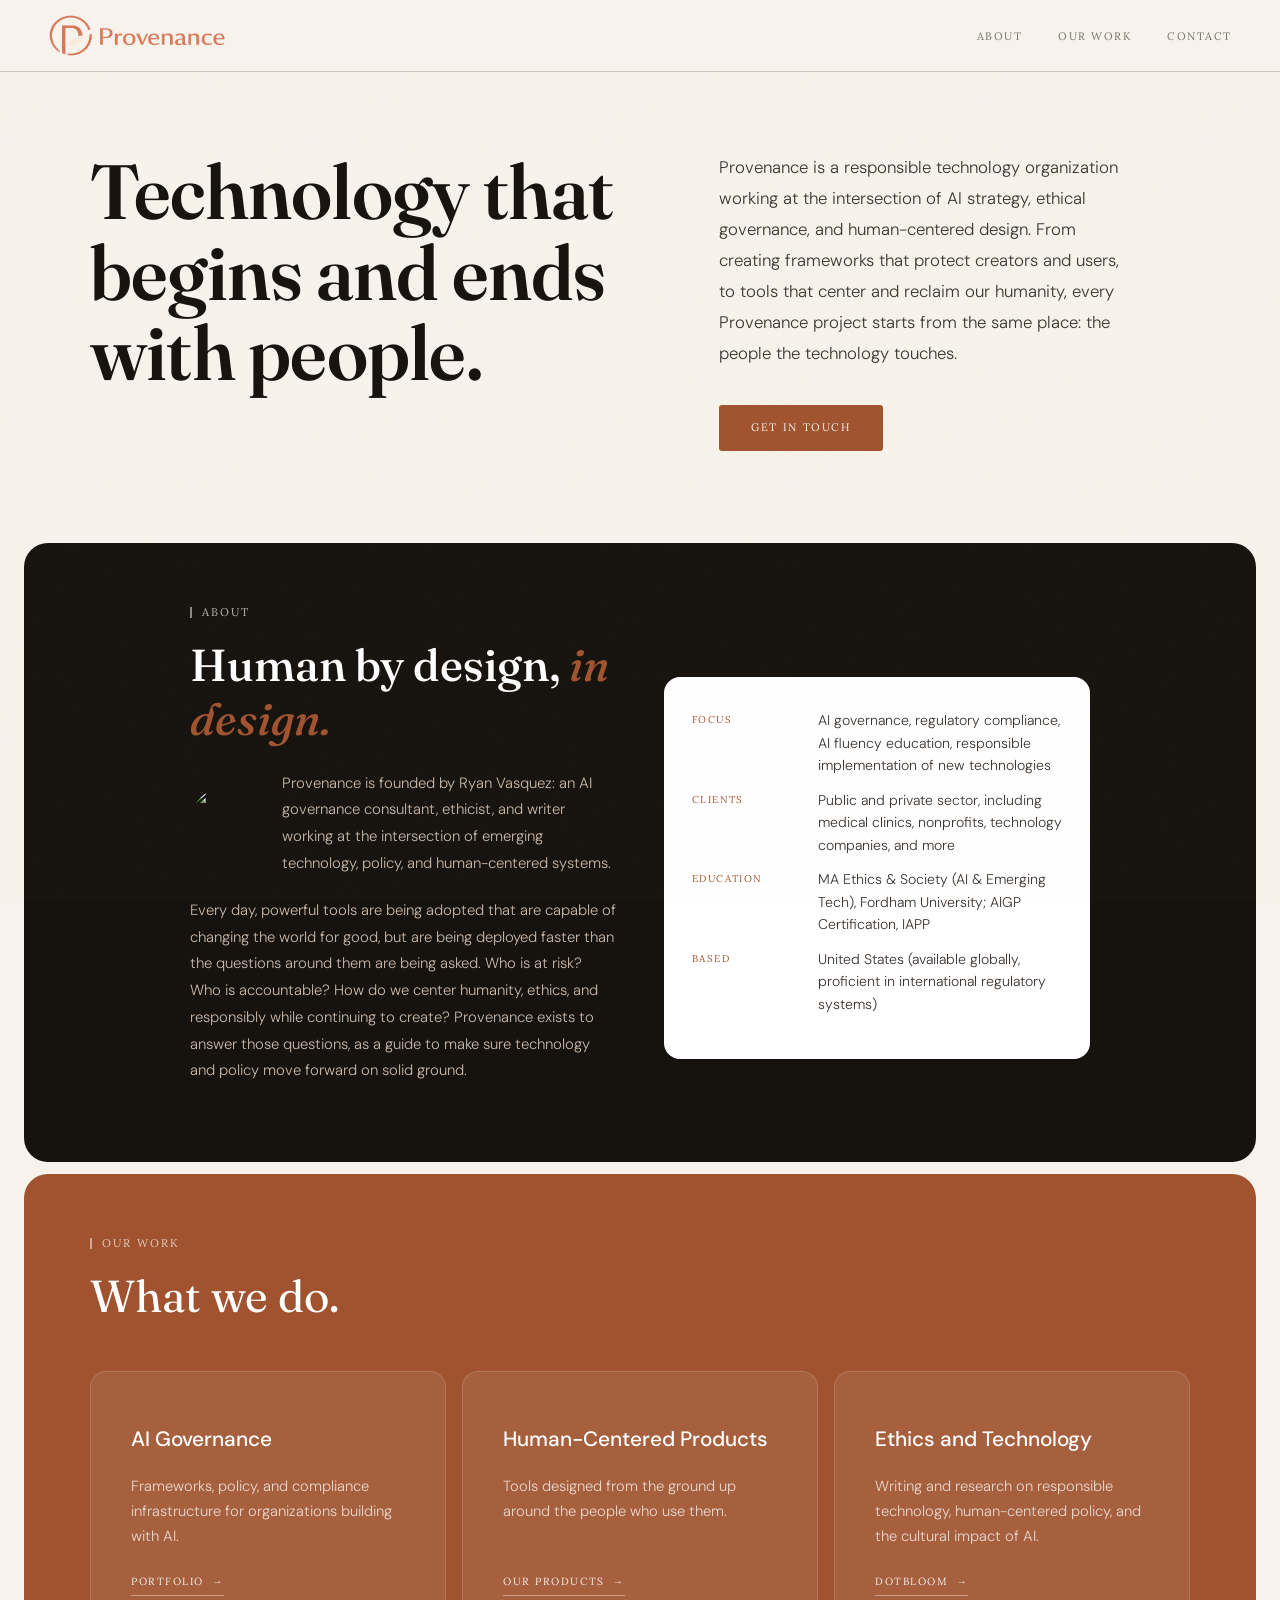
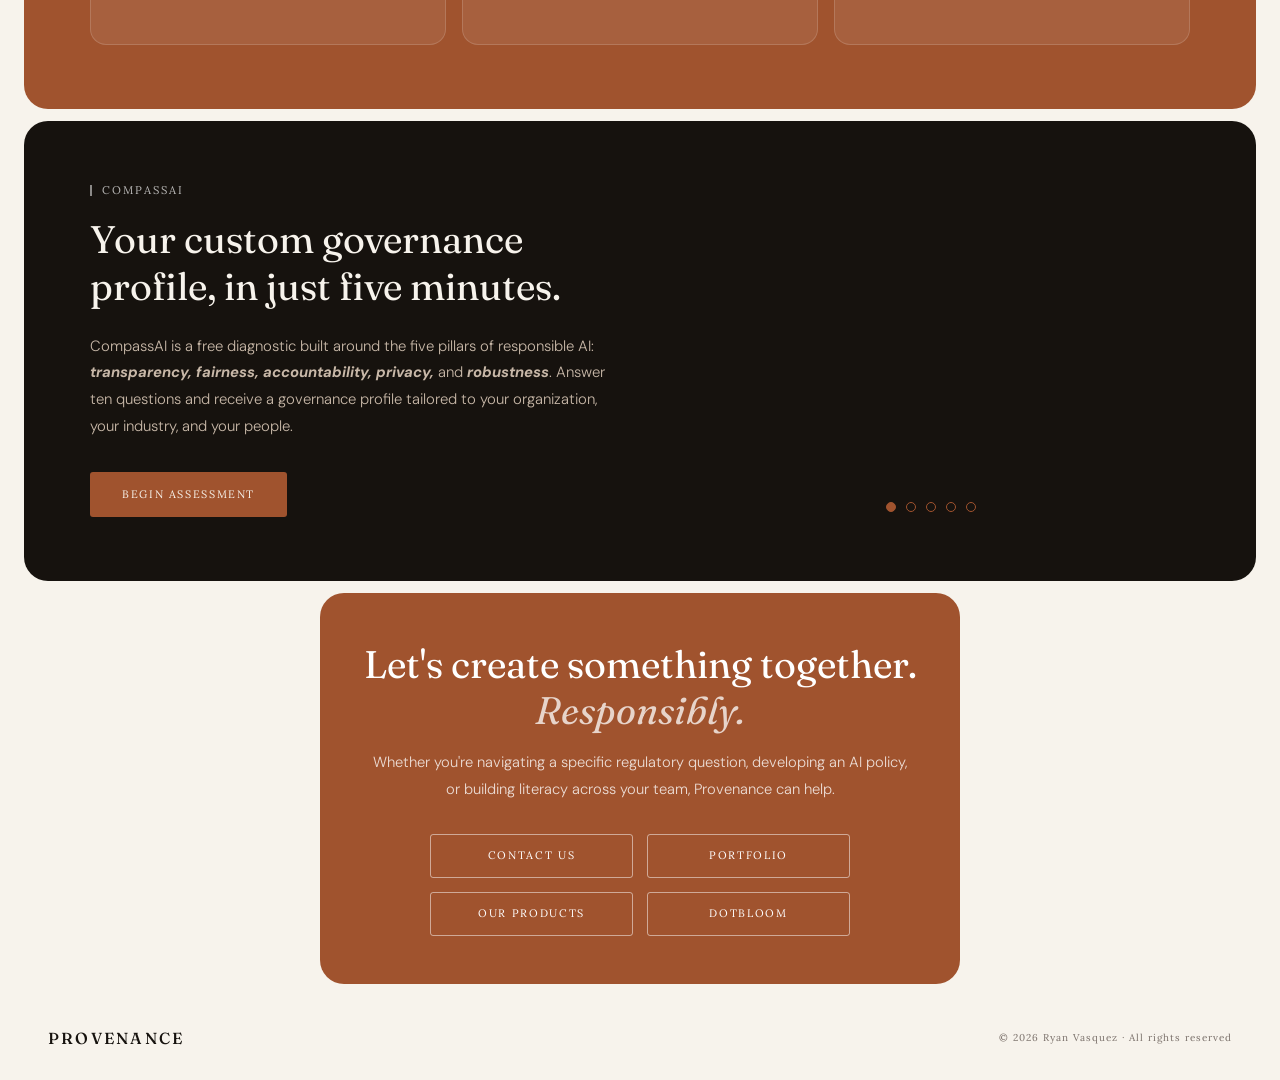
==== commit 3750ec93: "Rename "Case Studies" to "Portfolio" across all pages Co-Authored-By: Claude Sonnet 4.6 <noreply@ant" ====
--- a/index.html
+++ b/index.html
@@ -584,7 +584,7 @@
           <div class="work-card">
             <h3 class="work-card-title">AI Governance</h3>
             <p class="work-card-body">Frameworks, policy, and compliance infrastructure for organizations building with AI.</p>
-            <a href="/case-studies" class="work-card-link">Case studies</a>
+            <a href="/case-studies" class="work-card-link">Portfolio</a>
           </div>
           <div class="work-card">
             <h3 class="work-card-title">Human-Centered Products</h3>
@@ -643,7 +643,7 @@
         <p class="contact-body">Whether you're navigating a specific regulatory question, developing an AI policy, or building literacy across your team, Provenance can help.</p>
         <div class="contact-links">
           <a href="mailto:ryan@withprovenance.org" class="contact-pill">Contact Us</a>
-          <a href="/case-studies" class="contact-pill">Case Studies</a>
+          <a href="/case-studies" class="contact-pill">Portfolio</a>
           <a href="/products" class="contact-pill">Our Products</a>
           <a href="https://ryanvasquez.substack.com/" target="_blank" class="contact-pill">dotBloom</a>
         </div>
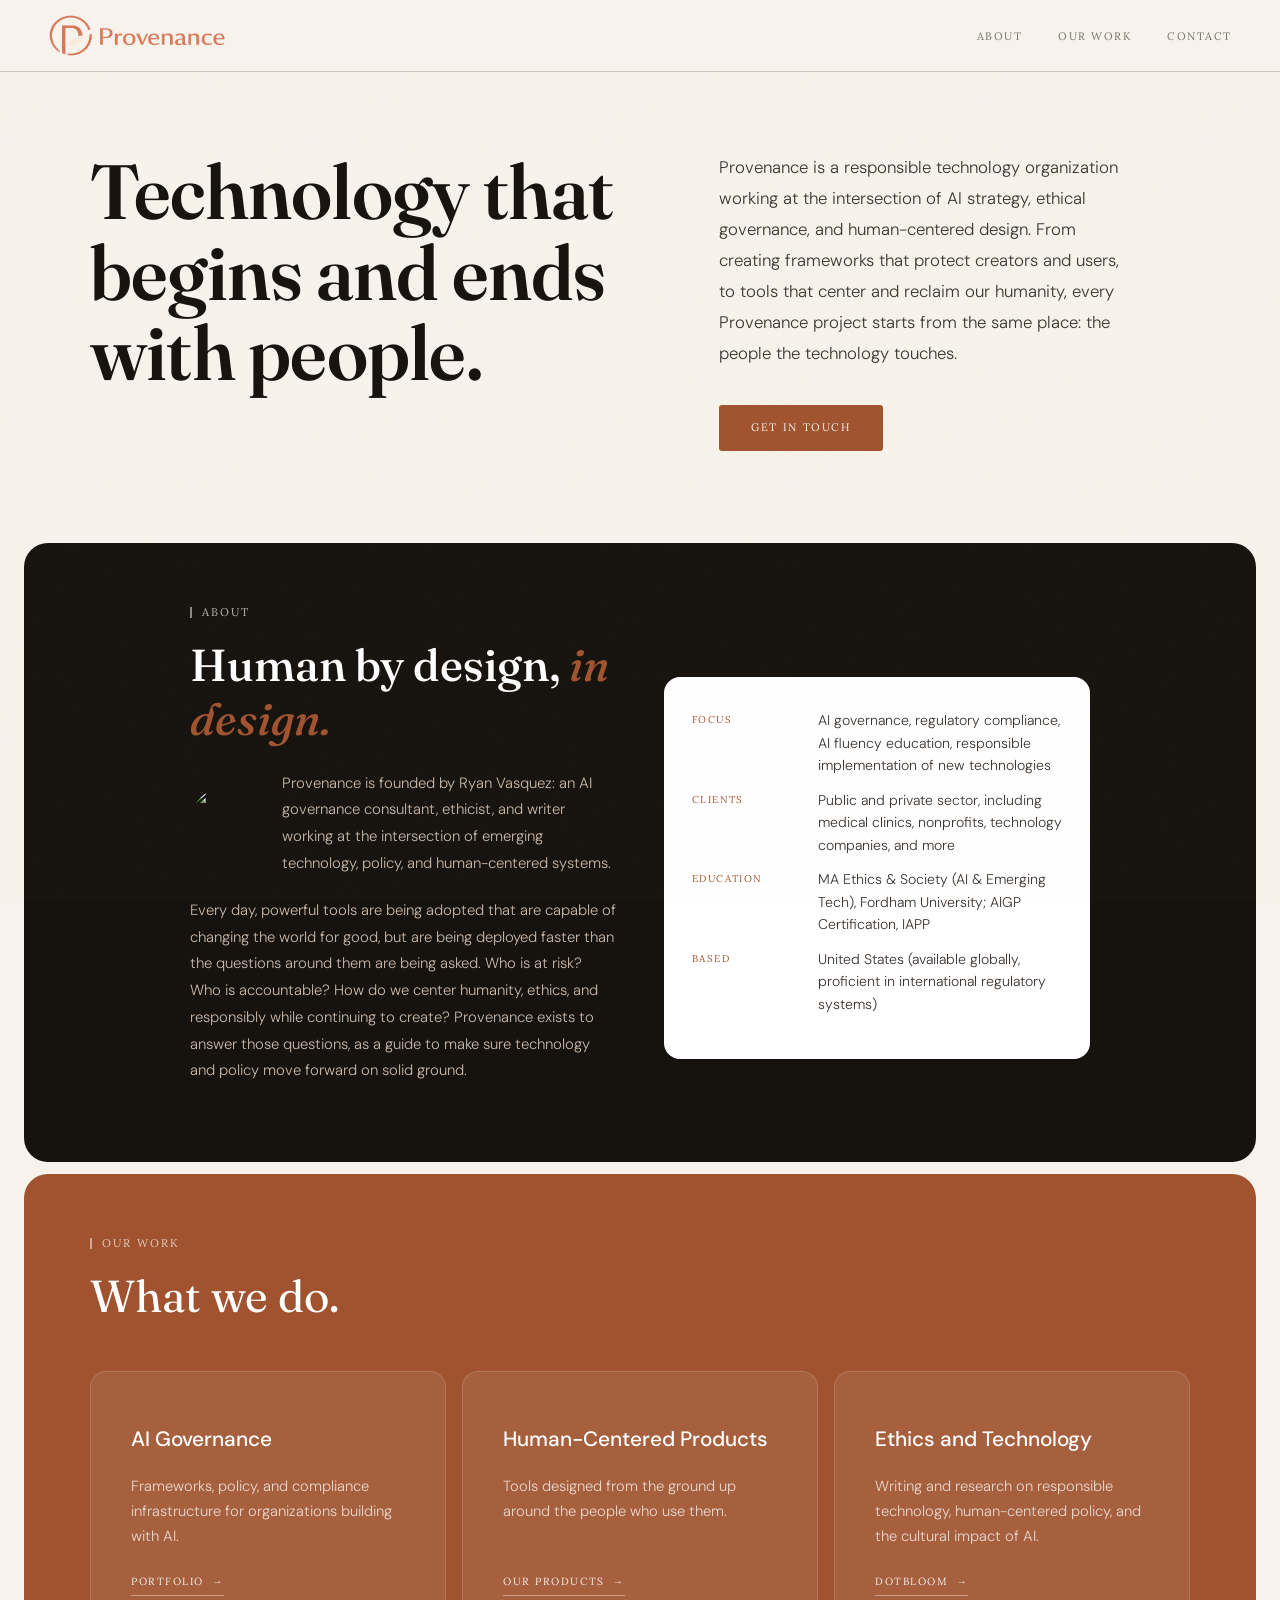
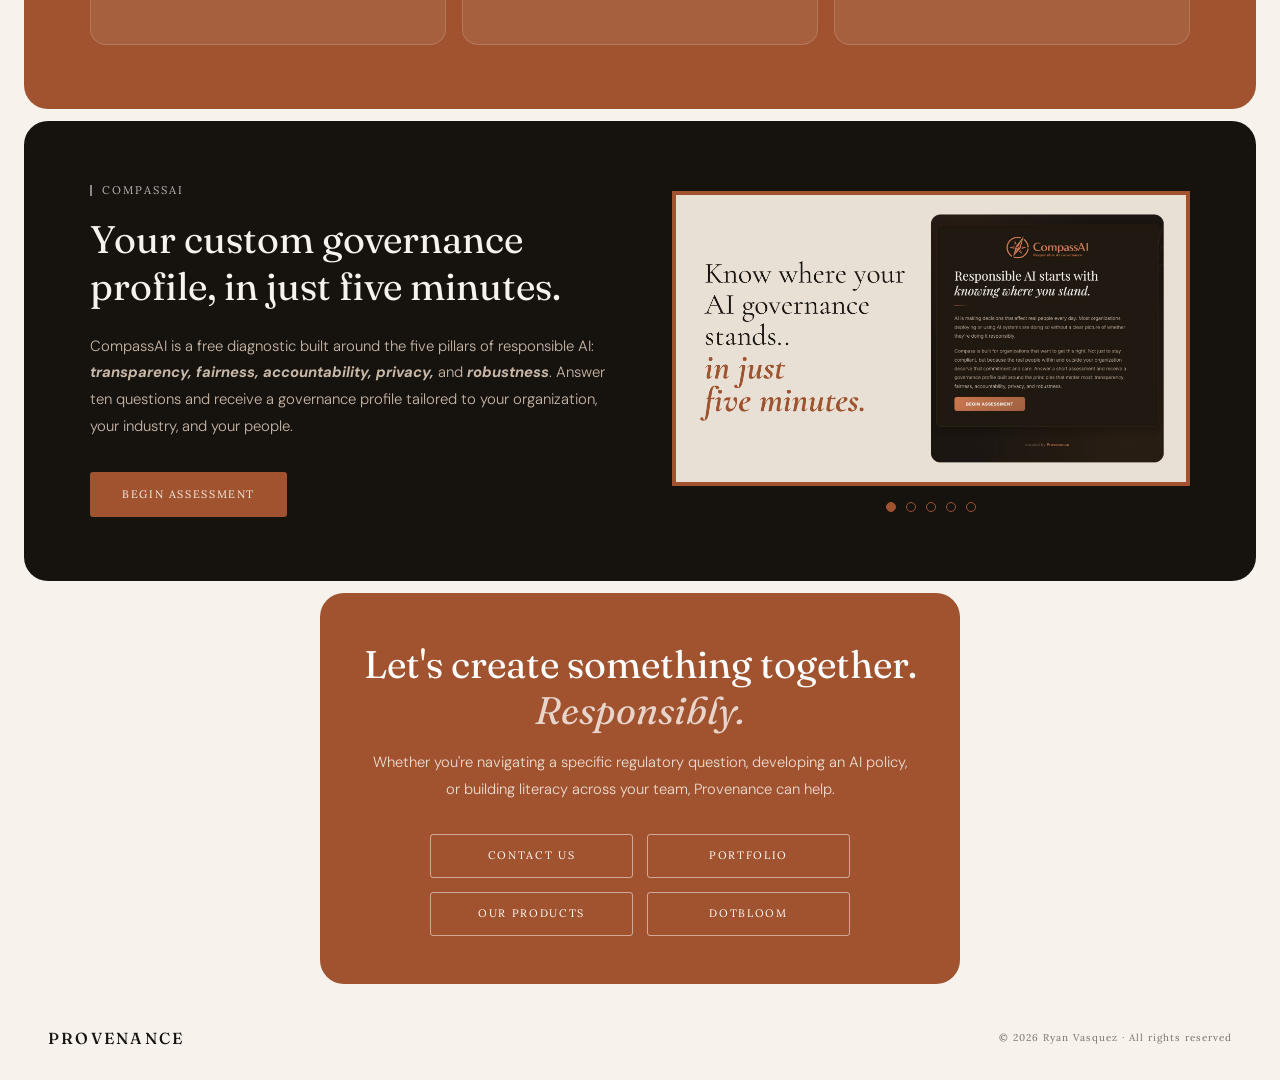
==== commit 9a1385da: "Rename /case-studies to /portfolio Update links in index.html and rename directory.  Co-Authored-By:" ====
--- a/index.html
+++ b/index.html
@@ -584,7 +584,7 @@
           <div class="work-card">
             <h3 class="work-card-title">AI Governance</h3>
             <p class="work-card-body">Frameworks, policy, and compliance infrastructure for organizations building with AI.</p>
-            <a href="/case-studies" class="work-card-link">Portfolio</a>
+            <a href="/portfolio" class="work-card-link">Portfolio</a>
           </div>
           <div class="work-card">
             <h3 class="work-card-title">Human-Centered Products</h3>
@@ -643,7 +643,7 @@
         <p class="contact-body">Whether you're navigating a specific regulatory question, developing an AI policy, or building literacy across your team, Provenance can help.</p>
         <div class="contact-links">
           <a href="mailto:ryan@withprovenance.org" class="contact-pill">Contact Us</a>
-          <a href="/case-studies" class="contact-pill">Portfolio</a>
+          <a href="/portfolio" class="contact-pill">Portfolio</a>
           <a href="/products" class="contact-pill">Our Products</a>
           <a href="https://ryanvasquez.substack.com/" target="_blank" class="contact-pill">dotBloom</a>
         </div>
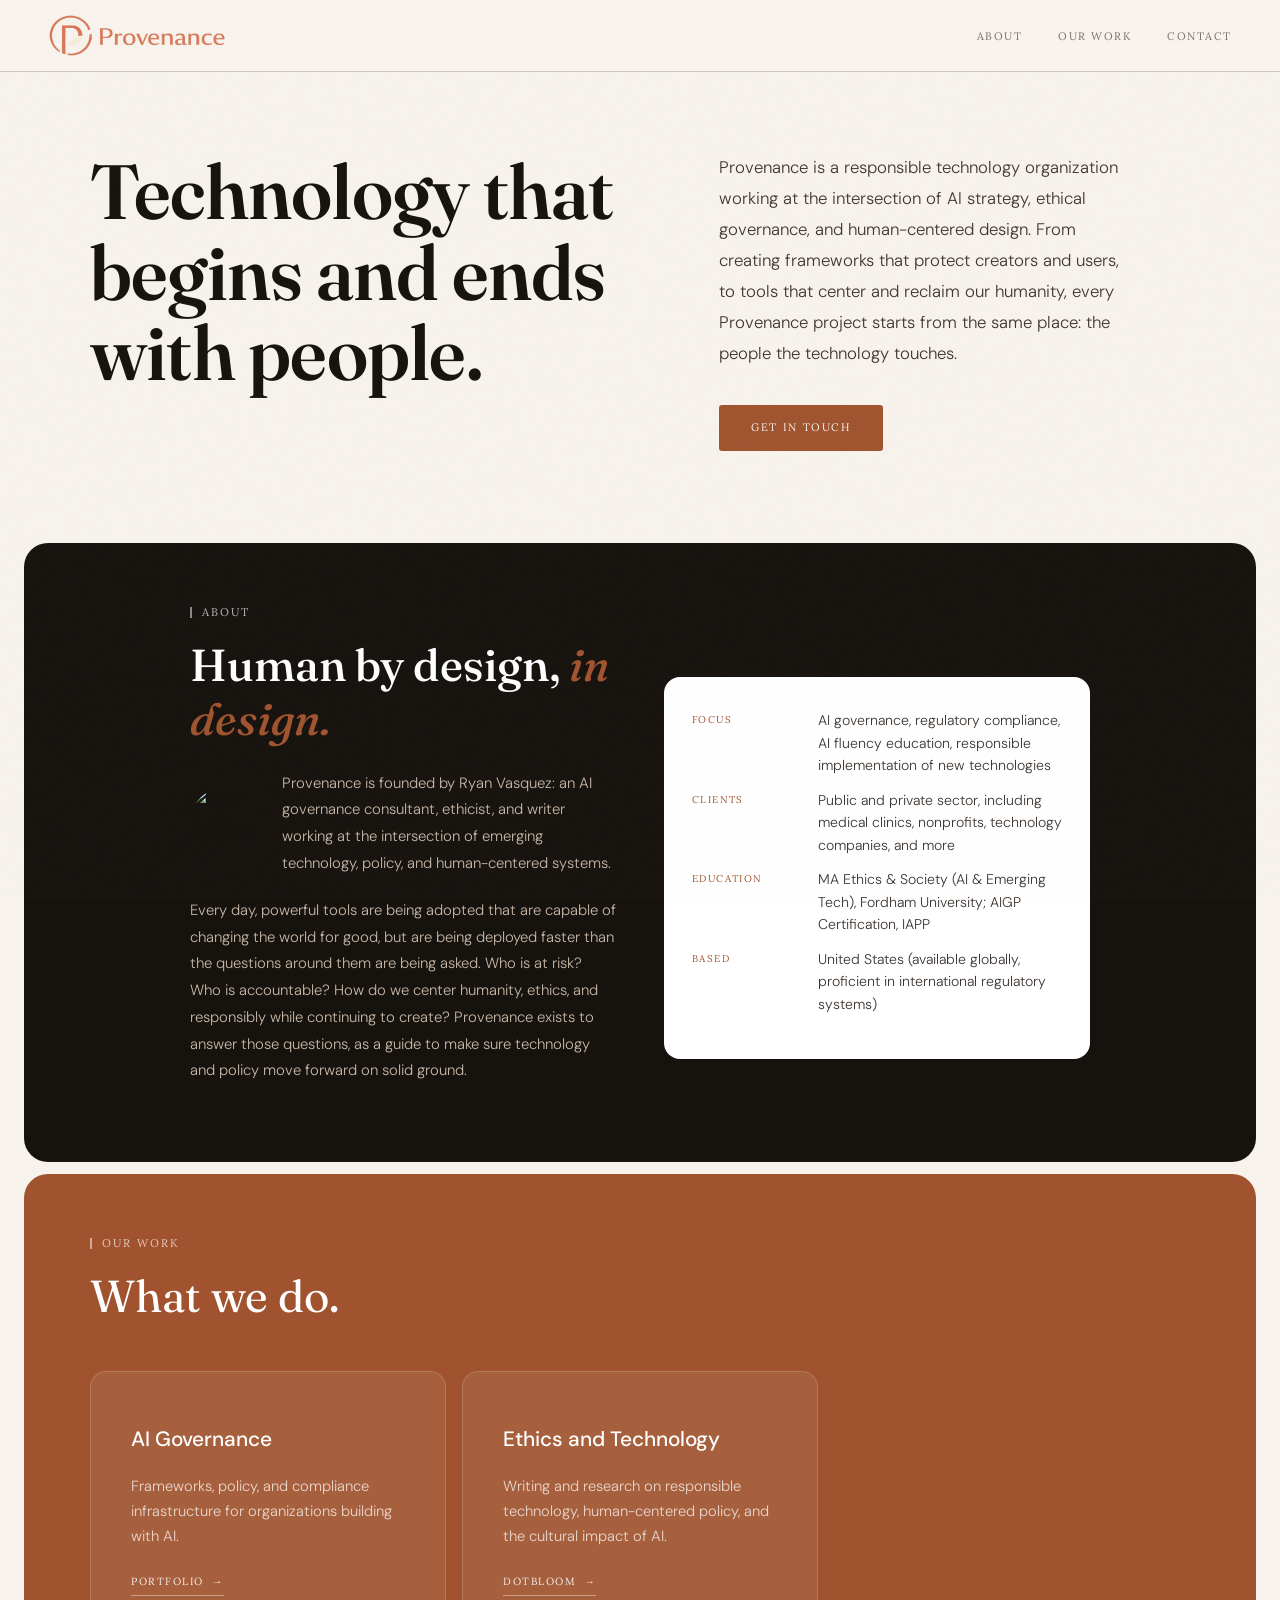
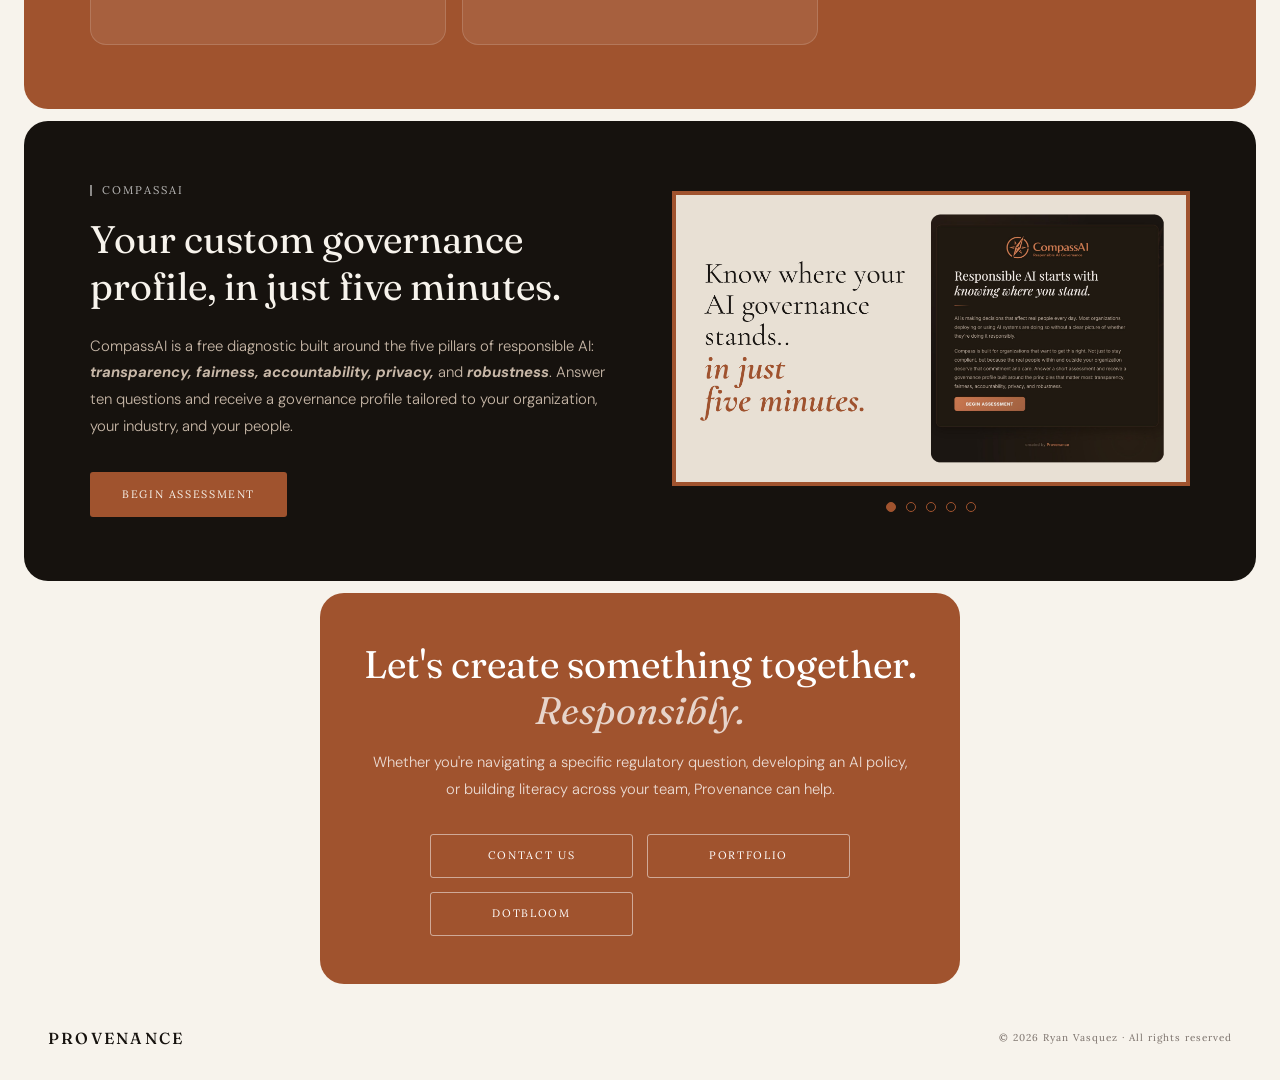
==== commit 42686acb: "Add clinic case study page and remove product links from homepage Co-Authored-By: Claude Sonnet 4.6 " ====
--- a/index.html
+++ b/index.html
@@ -587,11 +587,6 @@
             <a href="/portfolio" class="work-card-link">Portfolio</a>
           </div>
           <div class="work-card">
-            <h3 class="work-card-title">Human-Centered Products</h3>
-            <p class="work-card-body">Tools designed from the ground up around the people who use them.</p>
-            <a href="/products" class="work-card-link">Our products</a>
-          </div>
-          <div class="work-card">
             <h3 class="work-card-title">Ethics and Technology</h3>
             <p class="work-card-body">Writing and research on responsible technology, human-centered policy, and the cultural impact of AI.</p>
             <a href="https://ryanvasquez.substack.com" target="_blank" class="work-card-link">dotBloom</a>
@@ -644,7 +639,6 @@
         <div class="contact-links">
           <a href="mailto:ryan@withprovenance.org" class="contact-pill">Contact Us</a>
           <a href="/portfolio" class="contact-pill">Portfolio</a>
-          <a href="/products" class="contact-pill">Our Products</a>
           <a href="https://ryanvasquez.substack.com/" target="_blank" class="contact-pill">dotBloom</a>
         </div>
       </div>
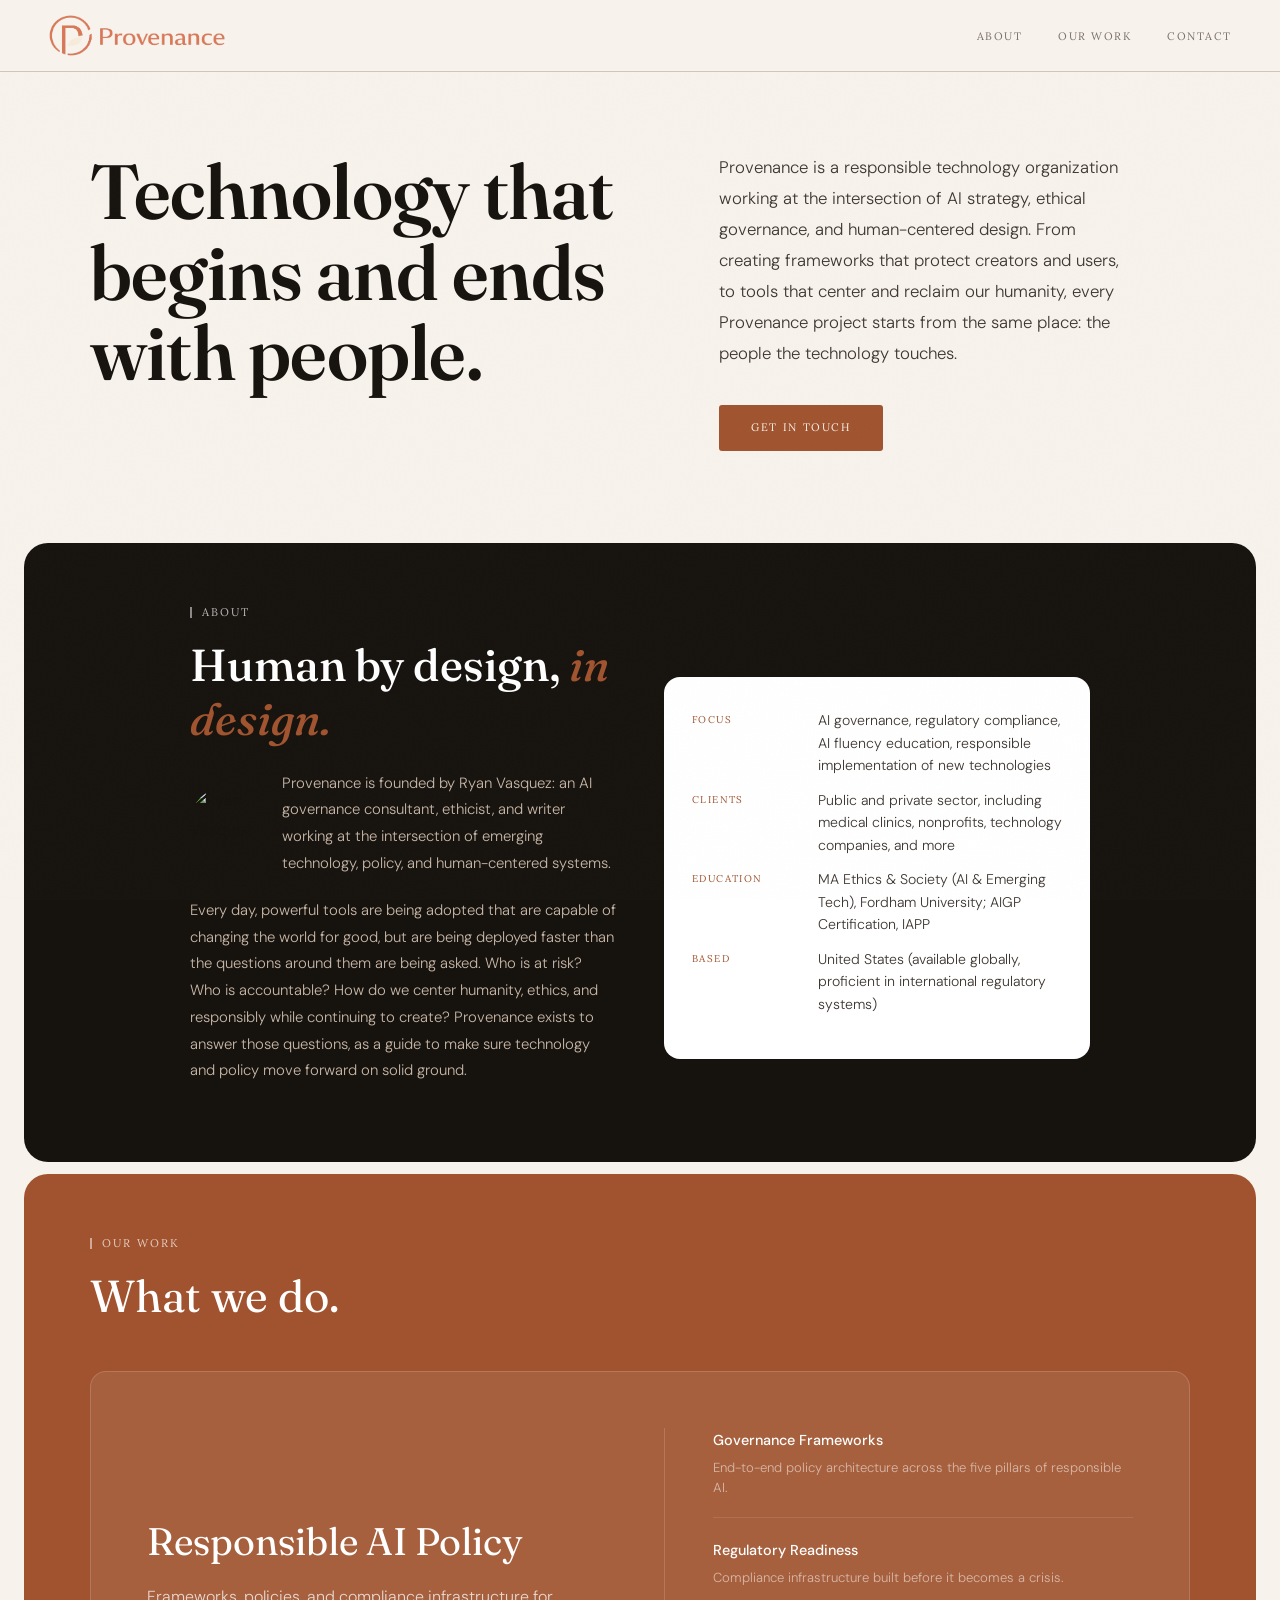
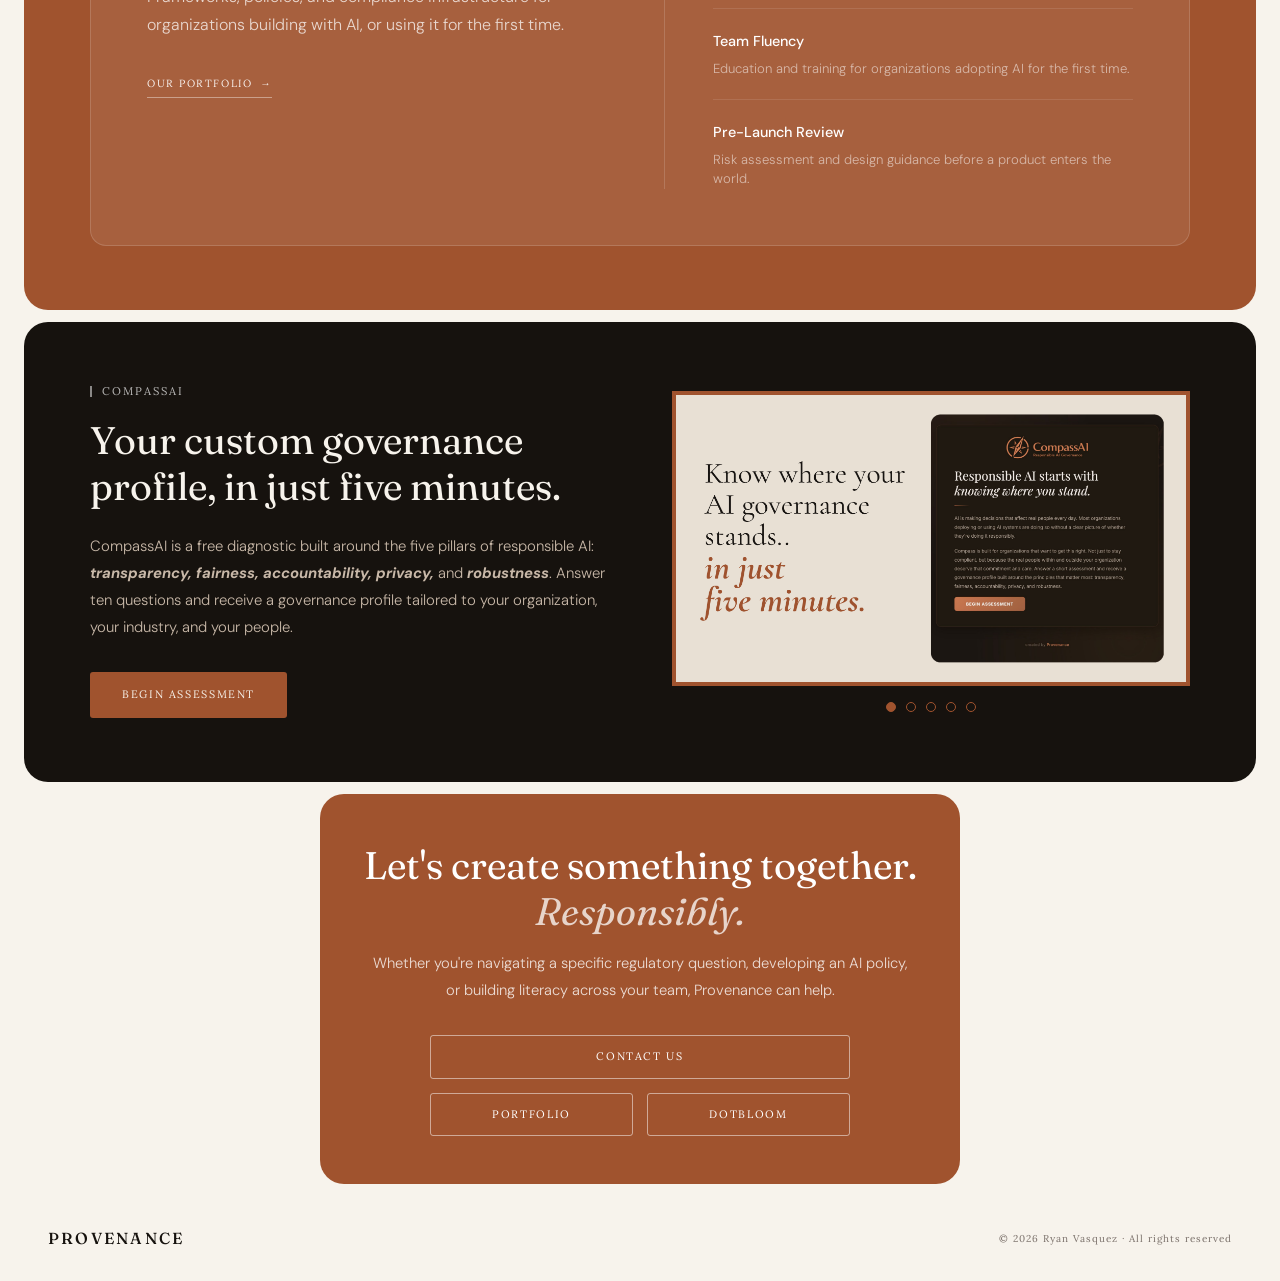
==== commit 9c15ef35: "Redesign work section as wide horizontal card with service breakdown Co-Authored-By: Claude Sonnet 4" ====
--- a/index.html
+++ b/index.html
@@ -189,7 +189,7 @@
 
     .work-grid {
       display: grid;
-      grid-template-columns: repeat(3, 1fr);
+      grid-template-columns: 1fr;
       gap: 16px;
     }
 
@@ -197,30 +197,37 @@
       background: rgba(255,255,255,0.08);
       border: 1px solid rgba(255,255,255,0.15);
       border-radius: 16px;
-      padding: 48px 40px;
+      padding: 56px 56px;
+      display: grid;
+      grid-template-columns: 1fr 1fr;
+      gap: 48px;
+      align-items: center;
+    }
+
+    .work-card-left {
       display: flex;
       flex-direction: column;
     }
 
     .work-card-title {
-      font-family: 'DM Sans', sans-serif;
-      font-weight: 500;
-      font-size: 1.3rem;
+      font-family: 'Fraunces', serif;
+      font-weight: 400;
+      font-size: clamp(1.8rem, 3vw, 2.6rem);
       color: #ffffff;
-      margin-bottom: 16px;
+      margin-bottom: 20px;
+      line-height: 1.15;
     }
 
     .work-card-body {
       font-family: 'DM Sans', sans-serif;
       font-weight: 300;
-      font-size: 0.92rem;
+      font-size: 1rem;
       color: rgba(255,255,255,0.75);
-      line-height: 1.7;
-      margin-bottom: 24px;
+      line-height: 1.75;
+      margin-bottom: 36px;
     }
 
     .work-card-link {
-      margin-top: auto;
       align-self: flex-start;
       display: inline-flex;
       align-items: center;
@@ -240,6 +247,46 @@
     .work-card-link:hover { gap: 14px; border-color: rgba(255,255,255,0.9); color: #ffffff; }
     .work-card-link::after { content: '\2192'; }
 
+    .work-card-services {
+      display: flex;
+      flex-direction: column;
+      gap: 0;
+      border-left: 1px solid rgba(255,255,255,0.15);
+      padding-left: 48px;
+    }
+
+    .work-card-service {
+      display: flex;
+      flex-direction: column;
+      padding: 20px 0;
+      border-bottom: 1px solid rgba(255,255,255,0.1);
+    }
+
+    .work-card-service:first-child {
+      padding-top: 0;
+    }
+
+    .work-card-service:last-child {
+      border-bottom: none;
+      padding-bottom: 0;
+    }
+
+    .work-card-service-name {
+      font-family: 'DM Sans', sans-serif;
+      font-weight: 500;
+      font-size: 0.9rem;
+      color: #ffffff;
+      margin-bottom: 4px;
+    }
+
+    .work-card-service-desc {
+      font-family: 'DM Sans', sans-serif;
+      font-weight: 300;
+      font-size: 0.82rem;
+      color: rgba(255,255,255,0.55);
+      line-height: 1.5;
+    }
+
     /* ── CompassAI (dark card) ── */
     #compassai {
       padding: 0;
@@ -391,6 +438,10 @@
       gap: 14px;
       max-width: 420px;
       margin: 0 auto;
+    }
+
+    .contact-links .contact-pill:first-child {
+      grid-column: 1 / -1;
     }
 
     .contact-pill {
@@ -495,7 +546,8 @@
       .section-card { margin: 0 12px; padding: 48px 24px; }
       .about-grid { grid-template-columns: 1fr; gap: 40px; }
       .work-grid { grid-template-columns: 1fr; gap: 16px; }
-      .work-card { padding: 32px 24px; }
+      .work-card { padding: 32px 24px; grid-template-columns: 1fr; gap: 32px; }
+      .work-card-services { border-left: none; padding-left: 0; border-top: 1px solid rgba(255,255,255,0.15); padding-top: 32px; }
       .compassai-grid { grid-template-columns: 1fr; gap: 40px; }
       .compassai-grid > * { min-width: 0; }
     }
@@ -582,14 +634,29 @@
         </div>
         <div class="work-grid reveal">
           <div class="work-card">
-            <h3 class="work-card-title">AI Governance</h3>
-            <p class="work-card-body">Frameworks, policy, and compliance infrastructure for organizations building with AI.</p>
-            <a href="/portfolio" class="work-card-link">Portfolio</a>
-          </div>
-          <div class="work-card">
-            <h3 class="work-card-title">Ethics and Technology</h3>
-            <p class="work-card-body">Writing and research on responsible technology, human-centered policy, and the cultural impact of AI.</p>
-            <a href="https://ryanvasquez.substack.com" target="_blank" class="work-card-link">dotBloom</a>
+            <div class="work-card-left">
+              <h3 class="work-card-title">Responsible AI Policy</h3>
+              <p class="work-card-body">Frameworks, policies, and compliance infrastructure for organizations building with AI, or using it for the first time.</p>
+              <a href="/portfolio" class="work-card-link">Our Portfolio</a>
+            </div>
+            <div class="work-card-services">
+              <div class="work-card-service">
+                <span class="work-card-service-name">Governance Frameworks</span>
+                <span class="work-card-service-desc">End-to-end policy architecture across the five pillars of responsible AI.</span>
+              </div>
+              <div class="work-card-service">
+                <span class="work-card-service-name">Regulatory Readiness</span>
+                <span class="work-card-service-desc">Compliance infrastructure built before it becomes a crisis.</span>
+              </div>
+              <div class="work-card-service">
+                <span class="work-card-service-name">Team Fluency</span>
+                <span class="work-card-service-desc">Education and training for organizations adopting AI for the first time.</span>
+              </div>
+              <div class="work-card-service">
+                <span class="work-card-service-name">Pre-Launch Review</span>
+                <span class="work-card-service-desc">Risk assessment and design guidance before a product enters the world.</span>
+              </div>
+            </div>
           </div>
         </div>
       </div>
